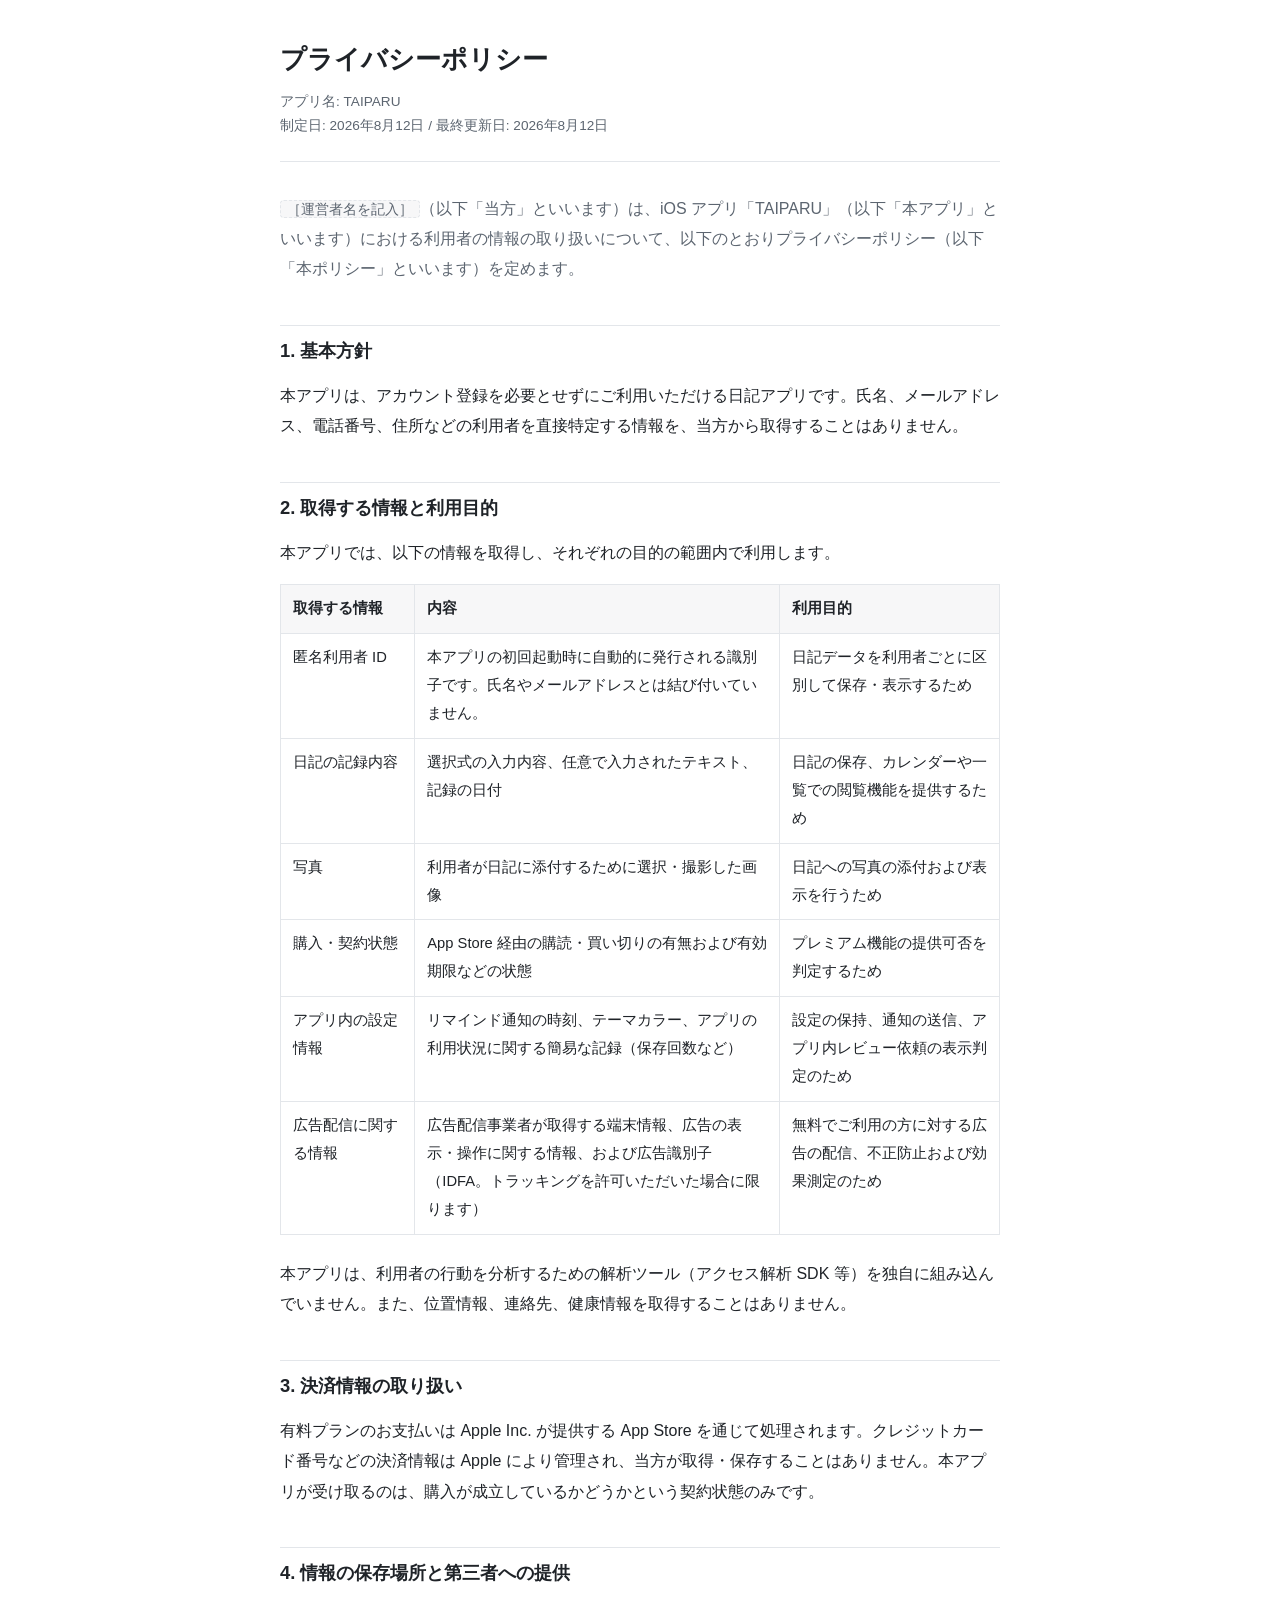
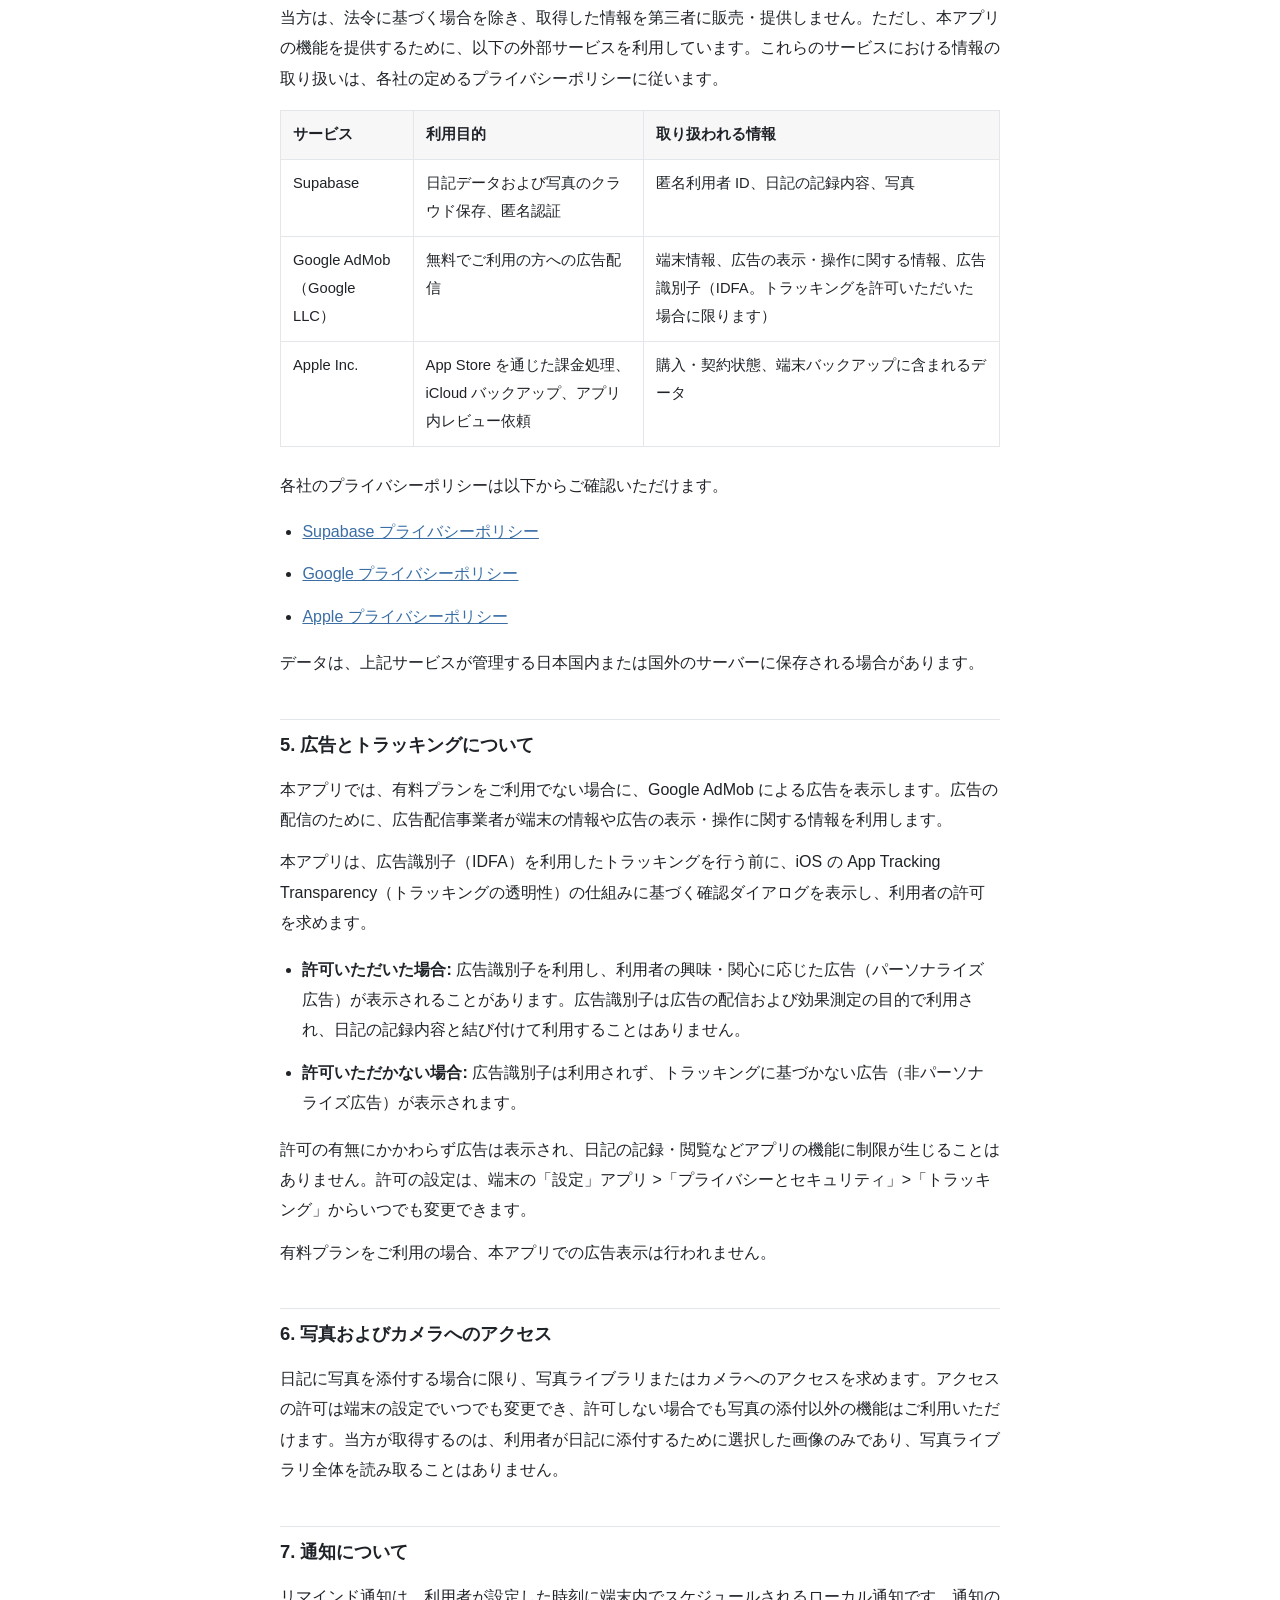
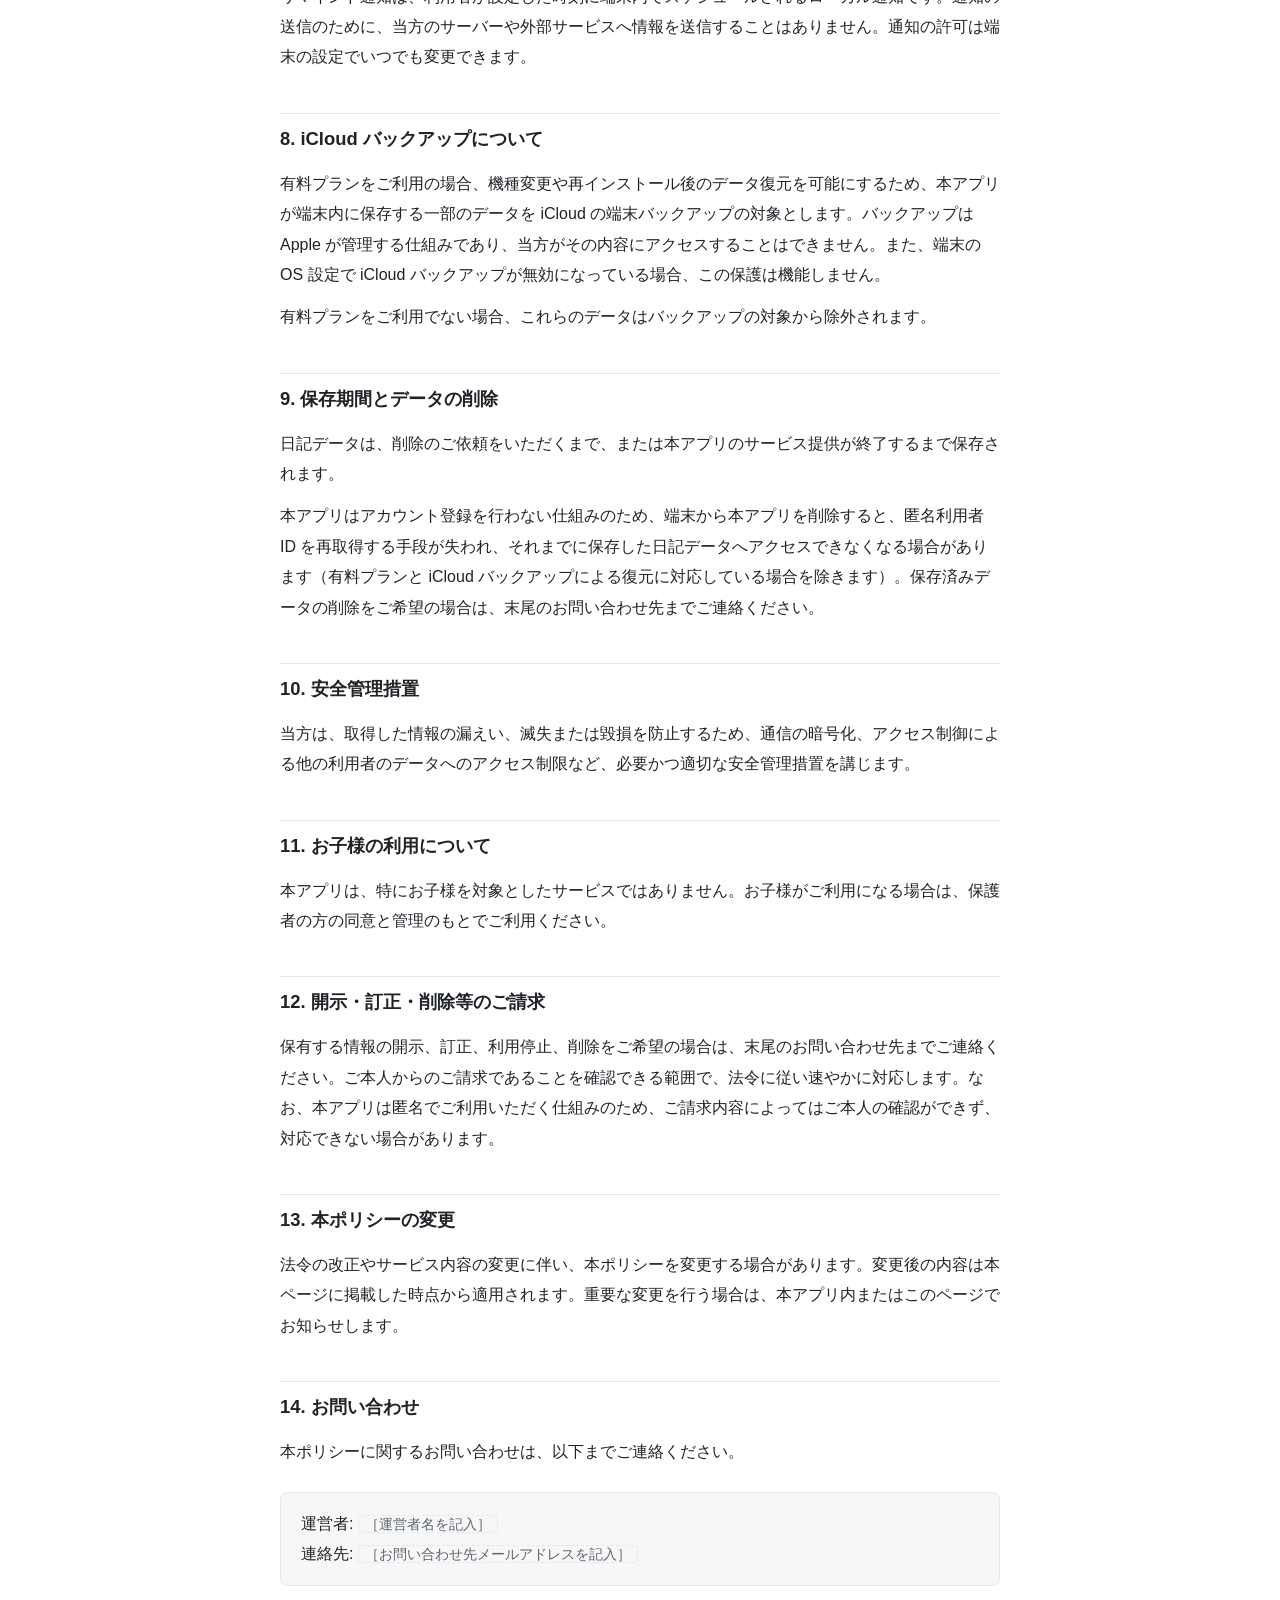
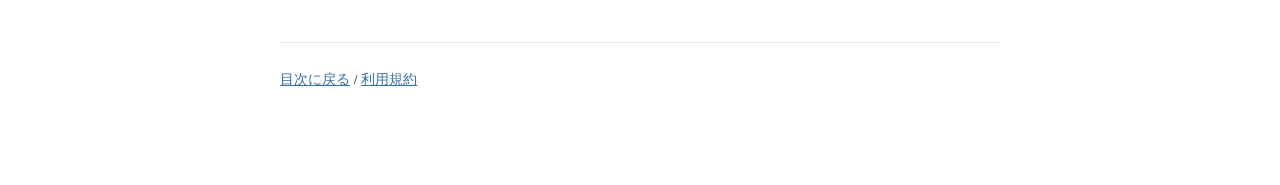
==== privacy-policy.html @ 7b23b34b "TAIPARUに関するページを追加" ====
<!DOCTYPE html>
<html lang="ja">
<head>
<meta charset="UTF-8">
<meta name="viewport" content="width=device-width, initial-scale=1">
<meta name="robots" content="index, follow">
<title>プライバシーポリシー | TAIPARU</title>
<link rel="stylesheet" href="style.css">
</head>
<body>
<header>
  <h1>プライバシーポリシー</h1>
  <p class="meta">
    アプリ名: TAIPARU<br>
    制定日: 2026年8月12日 / 最終更新日: 2026年8月12日
  </p>
</header>

<main>
  <p class="lead">
    <span class="placeholder">［運営者名を記入］</span>（以下「当方」といいます）は、iOS アプリ「TAIPARU」（以下「本アプリ」といいます）における利用者の情報の取り扱いについて、以下のとおりプライバシーポリシー（以下「本ポリシー」といいます）を定めます。
  </p>

  <h2>1. 基本方針</h2>
  <p>
    本アプリは、アカウント登録を必要とせずにご利用いただける日記アプリです。氏名、メールアドレス、電話番号、住所などの利用者を直接特定する情報を、当方から取得することはありません。
  </p>

  <h2>2. 取得する情報と利用目的</h2>
  <p>本アプリでは、以下の情報を取得し、それぞれの目的の範囲内で利用します。</p>

  <table>
    <thead>
      <tr>
        <th>取得する情報</th>
        <th>内容</th>
        <th>利用目的</th>
      </tr>
    </thead>
    <tbody>
      <tr>
        <td>匿名利用者 ID</td>
        <td>本アプリの初回起動時に自動的に発行される識別子です。氏名やメールアドレスとは結び付いていません。</td>
        <td>日記データを利用者ごとに区別して保存・表示するため</td>
      </tr>
      <tr>
        <td>日記の記録内容</td>
        <td>選択式の入力内容、任意で入力されたテキスト、記録の日付</td>
        <td>日記の保存、カレンダーや一覧での閲覧機能を提供するため</td>
      </tr>
      <tr>
        <td>写真</td>
        <td>利用者が日記に添付するために選択・撮影した画像</td>
        <td>日記への写真の添付および表示を行うため</td>
      </tr>
      <tr>
        <td>購入・契約状態</td>
        <td>App Store 経由の購読・買い切りの有無および有効期限などの状態</td>
        <td>プレミアム機能の提供可否を判定するため</td>
      </tr>
      <tr>
        <td>アプリ内の設定情報</td>
        <td>リマインド通知の時刻、テーマカラー、アプリの利用状況に関する簡易な記録（保存回数など）</td>
        <td>設定の保持、通知の送信、アプリ内レビュー依頼の表示判定のため</td>
      </tr>
      <tr>
        <td>広告配信に関する情報</td>
        <td>広告配信事業者が取得する端末情報、広告の表示・操作に関する情報、および広告識別子（IDFA。トラッキングを許可いただいた場合に限ります）</td>
        <td>無料でご利用の方に対する広告の配信、不正防止および効果測定のため</td>
      </tr>
    </tbody>
  </table>

  <p>
    本アプリは、利用者の行動を分析するための解析ツール（アクセス解析 SDK 等）を独自に組み込んでいません。また、位置情報、連絡先、健康情報を取得することはありません。
  </p>

  <h2>3. 決済情報の取り扱い</h2>
  <p>
    有料プランのお支払いは Apple Inc. が提供する App Store を通じて処理されます。クレジットカード番号などの決済情報は Apple により管理され、当方が取得・保存することはありません。本アプリが受け取るのは、購入が成立しているかどうかという契約状態のみです。
  </p>

  <h2>4. 情報の保存場所と第三者への提供</h2>
  <p>
    当方は、法令に基づく場合を除き、取得した情報を第三者に販売・提供しません。ただし、本アプリの機能を提供するために、以下の外部サービスを利用しています。これらのサービスにおける情報の取り扱いは、各社の定めるプライバシーポリシーに従います。
  </p>

  <table>
    <thead>
      <tr>
        <th>サービス</th>
        <th>利用目的</th>
        <th>取り扱われる情報</th>
      </tr>
    </thead>
    <tbody>
      <tr>
        <td>Supabase</td>
        <td>日記データおよび写真のクラウド保存、匿名認証</td>
        <td>匿名利用者 ID、日記の記録内容、写真</td>
      </tr>
      <tr>
        <td>Google AdMob（Google LLC）</td>
        <td>無料でご利用の方への広告配信</td>
        <td>端末情報、広告の表示・操作に関する情報、広告識別子（IDFA。トラッキングを許可いただいた場合に限ります）</td>
      </tr>
      <tr>
        <td>Apple Inc.</td>
        <td>App Store を通じた課金処理、iCloud バックアップ、アプリ内レビュー依頼</td>
        <td>購入・契約状態、端末バックアップに含まれるデータ</td>
      </tr>
    </tbody>
  </table>

  <p>
    各社のプライバシーポリシーは以下からご確認いただけます。
  </p>
  <ul>
    <li><a href="https://supabase.com/privacy" target="_blank" rel="noopener">Supabase プライバシーポリシー</a></li>
    <li><a href="https://policies.google.com/privacy" target="_blank" rel="noopener">Google プライバシーポリシー</a></li>
    <li><a href="https://www.apple.com/legal/privacy/ja/" target="_blank" rel="noopener">Apple プライバシーポリシー</a></li>
  </ul>

  <p>
    データは、上記サービスが管理する日本国内または国外のサーバーに保存される場合があります。
  </p>

  <h2>5. 広告とトラッキングについて</h2>
  <p>
    本アプリでは、有料プランをご利用でない場合に、Google AdMob による広告を表示します。広告の配信のために、広告配信事業者が端末の情報や広告の表示・操作に関する情報を利用します。
  </p>
  <p>
    本アプリは、広告識別子（IDFA）を利用したトラッキングを行う前に、iOS の App Tracking Transparency（トラッキングの透明性）の仕組みに基づく確認ダイアログを表示し、利用者の許可を求めます。
  </p>
  <ul>
    <li><strong>許可いただいた場合:</strong> 広告識別子を利用し、利用者の興味・関心に応じた広告（パーソナライズ広告）が表示されることがあります。広告識別子は広告の配信および効果測定の目的で利用され、日記の記録内容と結び付けて利用することはありません。</li>
    <li><strong>許可いただかない場合:</strong> 広告識別子は利用されず、トラッキングに基づかない広告（非パーソナライズ広告）が表示されます。</li>
  </ul>
  <p>
    許可の有無にかかわらず広告は表示され、日記の記録・閲覧などアプリの機能に制限が生じることはありません。許可の設定は、端末の「設定」アプリ &gt;「プライバシーとセキュリティ」&gt;「トラッキング」からいつでも変更できます。
  </p>
  <p>
    有料プランをご利用の場合、本アプリでの広告表示は行われません。
  </p>

  <h2>6. 写真およびカメラへのアクセス</h2>
  <p>
    日記に写真を添付する場合に限り、写真ライブラリまたはカメラへのアクセスを求めます。アクセスの許可は端末の設定でいつでも変更でき、許可しない場合でも写真の添付以外の機能はご利用いただけます。当方が取得するのは、利用者が日記に添付するために選択した画像のみであり、写真ライブラリ全体を読み取ることはありません。
  </p>

  <h2>7. 通知について</h2>
  <p>
    リマインド通知は、利用者が設定した時刻に端末内でスケジュールされるローカル通知です。通知の送信のために、当方のサーバーや外部サービスへ情報を送信することはありません。通知の許可は端末の設定でいつでも変更できます。
  </p>

  <h2>8. iCloud バックアップについて</h2>
  <p>
    有料プランをご利用の場合、機種変更や再インストール後のデータ復元を可能にするため、本アプリが端末内に保存する一部のデータを iCloud の端末バックアップの対象とします。バックアップは Apple が管理する仕組みであり、当方がその内容にアクセスすることはできません。また、端末の OS 設定で iCloud バックアップが無効になっている場合、この保護は機能しません。
  </p>
  <p>
    有料プランをご利用でない場合、これらのデータはバックアップの対象から除外されます。
  </p>

  <h2>9. 保存期間とデータの削除</h2>
  <p>
    日記データは、削除のご依頼をいただくまで、または本アプリのサービス提供が終了するまで保存されます。
  </p>
  <p>
    本アプリはアカウント登録を行わない仕組みのため、端末から本アプリを削除すると、匿名利用者 ID を再取得する手段が失われ、それまでに保存した日記データへアクセスできなくなる場合があります（有料プランと iCloud バックアップによる復元に対応している場合を除きます）。保存済みデータの削除をご希望の場合は、末尾のお問い合わせ先までご連絡ください。
  </p>

  <h2>10. 安全管理措置</h2>
  <p>
    当方は、取得した情報の漏えい、滅失または毀損を防止するため、通信の暗号化、アクセス制御による他の利用者のデータへのアクセス制限など、必要かつ適切な安全管理措置を講じます。
  </p>

  <h2>11. お子様の利用について</h2>
  <p>
    本アプリは、特にお子様を対象としたサービスではありません。お子様がご利用になる場合は、保護者の方の同意と管理のもとでご利用ください。
  </p>

  <h2>12. 開示・訂正・削除等のご請求</h2>
  <p>
    保有する情報の開示、訂正、利用停止、削除をご希望の場合は、末尾のお問い合わせ先までご連絡ください。ご本人からのご請求であることを確認できる範囲で、法令に従い速やかに対応します。なお、本アプリは匿名でご利用いただく仕組みのため、ご請求内容によってはご本人の確認ができず、対応できない場合があります。
  </p>

  <h2>13. 本ポリシーの変更</h2>
  <p>
    法令の改正やサービス内容の変更に伴い、本ポリシーを変更する場合があります。変更後の内容は本ページに掲載した時点から適用されます。重要な変更を行う場合は、本アプリ内またはこのページでお知らせします。
  </p>

  <h2>14. お問い合わせ</h2>
  <p>
    本ポリシーに関するお問い合わせは、以下までご連絡ください。
  </p>
  <div class="note">
    <p>
      運営者: <span class="placeholder">［運営者名を記入］</span><br>
      連絡先: <span class="placeholder">［お問い合わせ先メールアドレスを記入］</span>
    </p>
  </div>
</main>

<footer>
  <p><a href="index.html">目次に戻る</a> / <a href="terms-of-service.html">利用規約</a></p>
</footer>
</body>
</html>
---- style.css ----
:root {
  --bg: #ffffff;
  --surface: #f7f7f8;
  --text: #1f2328;
  --text-muted: #5c6570;
  --border: #e3e6ea;
  --accent: #3a6ea5;
}

@media (prefers-color-scheme: dark) {
  :root {
    --bg: #16181c;
    --surface: #1e2126;
    --text: #e6e8ea;
    --text-muted: #a2abb5;
    --border: #2e333a;
    --accent: #7fb0e0;
  }
}

* {
  box-sizing: border-box;
}

html {
  -webkit-text-size-adjust: 100%;
}

body {
  margin: 0;
  padding: 0 20px 80px;
  background: var(--bg);
  color: var(--text);
  font-family: -apple-system, BlinkMacSystemFont, "Hiragino Sans",
    "Hiragino Kaku Gothic ProN", "Noto Sans JP", "Yu Gothic", Meiryo, sans-serif;
  font-size: 16px;
  line-height: 1.9;
  word-break: normal;
  overflow-wrap: anywhere;
}

main,
header,
footer {
  max-width: 720px;
  margin: 0 auto;
}

header {
  padding: 40px 0 24px;
  border-bottom: 1px solid var(--border);
  margin-bottom: 32px;
}

h1 {
  font-size: 1.6rem;
  line-height: 1.5;
  margin: 0 0 12px;
}

h2 {
  font-size: 1.15rem;
  margin: 40px 0 12px;
  padding-top: 8px;
  border-top: 1px solid var(--border);
}

h3 {
  font-size: 1rem;
  margin: 24px 0 8px;
}

p,
li {
  margin: 0 0 12px;
}

ul,
ol {
  padding-left: 1.4em;
}

a {
  color: var(--accent);
}

.meta {
  color: var(--text-muted);
  font-size: 0.85rem;
  line-height: 1.7;
  margin: 0;
}

.lead {
  color: var(--text-muted);
}

.placeholder {
  background: var(--surface);
  border: 1px dashed var(--border);
  border-radius: 4px;
  padding: 0 6px;
  font-size: 0.9em;
  color: var(--text-muted);
}

table {
  width: 100%;
  border-collapse: collapse;
  margin: 16px 0 24px;
  font-size: 0.92rem;
}

th,
td {
  border: 1px solid var(--border);
  padding: 10px 12px;
  text-align: left;
  vertical-align: top;
}

th {
  background: var(--surface);
  font-weight: 600;
  white-space: nowrap;
}

.note {
  background: var(--surface);
  border: 1px solid var(--border);
  border-radius: 8px;
  padding: 16px 20px;
  margin: 24px 0;
}

.note p:last-child {
  margin-bottom: 0;
}

.doc-list {
  list-style: none;
  padding: 0;
}

.doc-list li {
  border: 1px solid var(--border);
  border-radius: 8px;
  margin-bottom: 12px;
}

.doc-list a {
  display: block;
  padding: 16px 20px;
  text-decoration: none;
  font-weight: 600;
}

.doc-list span {
  display: block;
  color: var(--text-muted);
  font-weight: 400;
  font-size: 0.85rem;
  margin-top: 4px;
}

footer {
  margin-top: 56px;
  padding-top: 24px;
  border-top: 1px solid var(--border);
  color: var(--text-muted);
  font-size: 0.85rem;
}
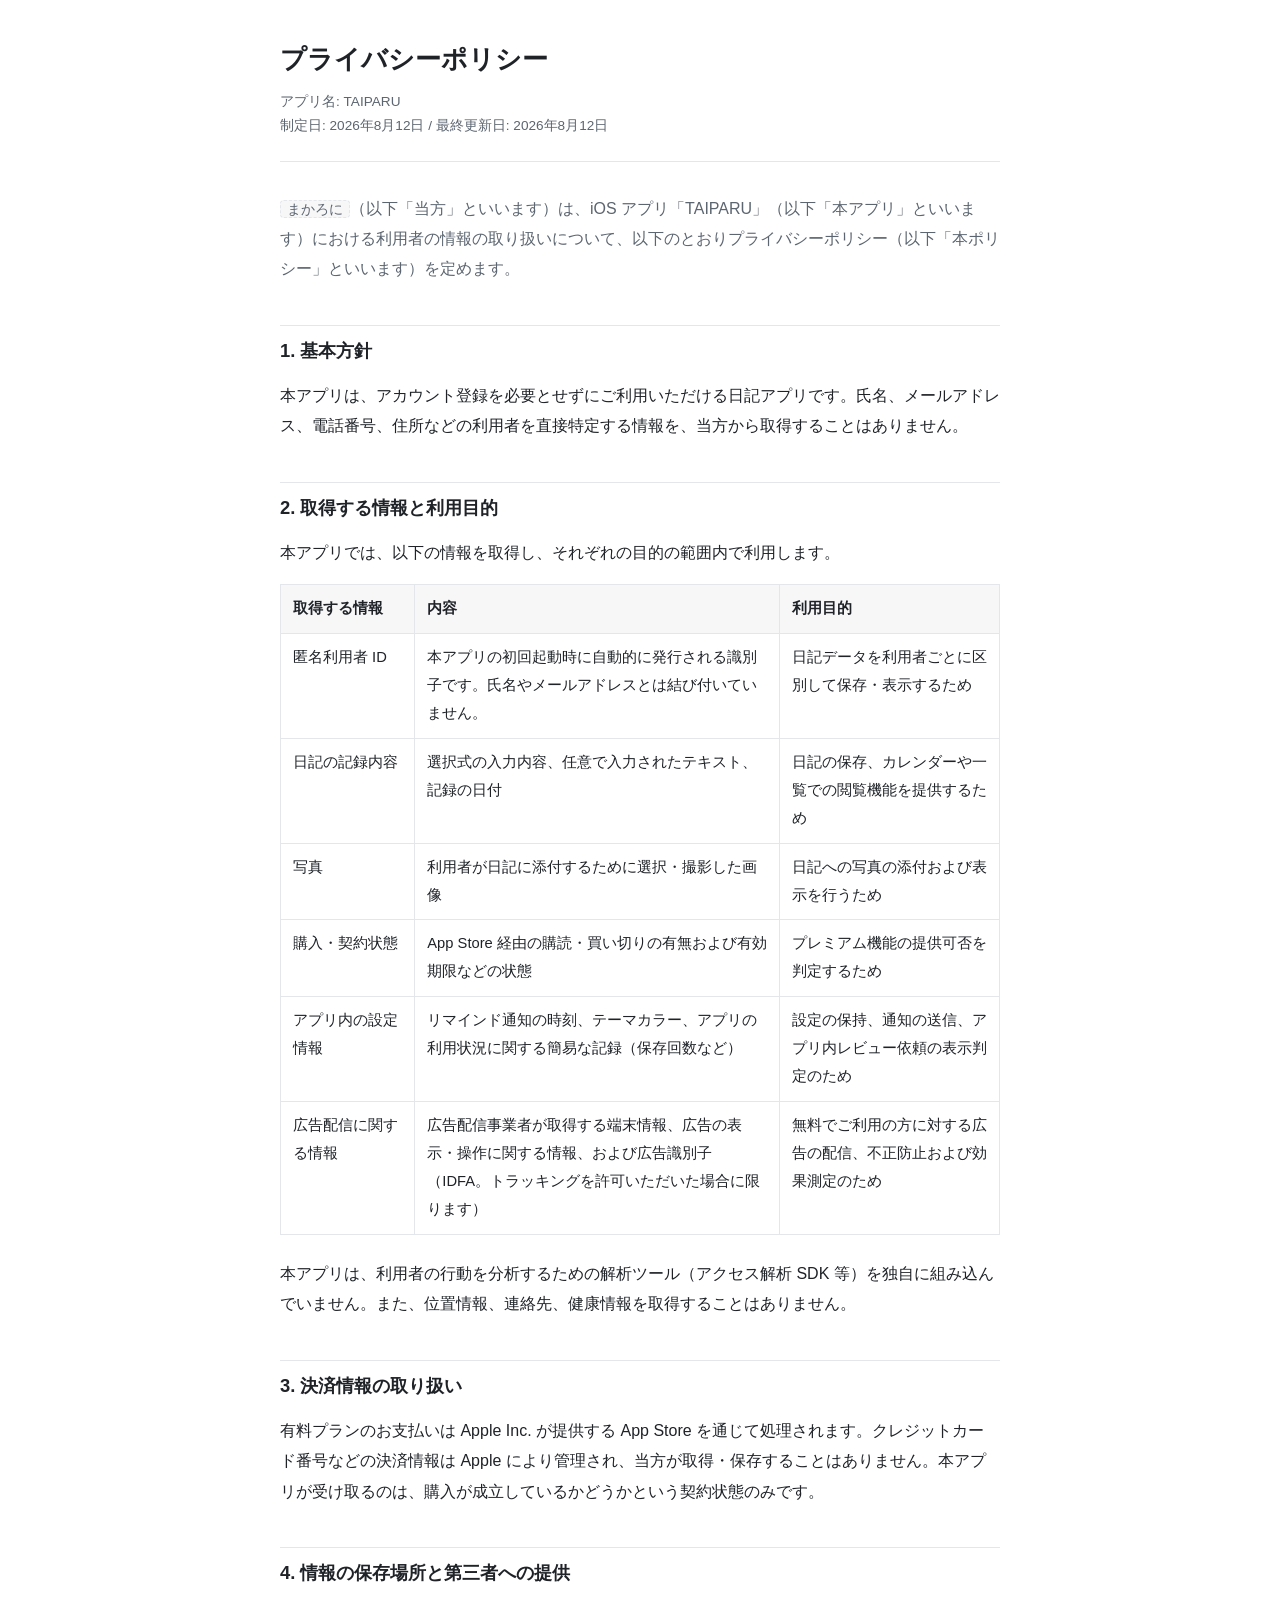
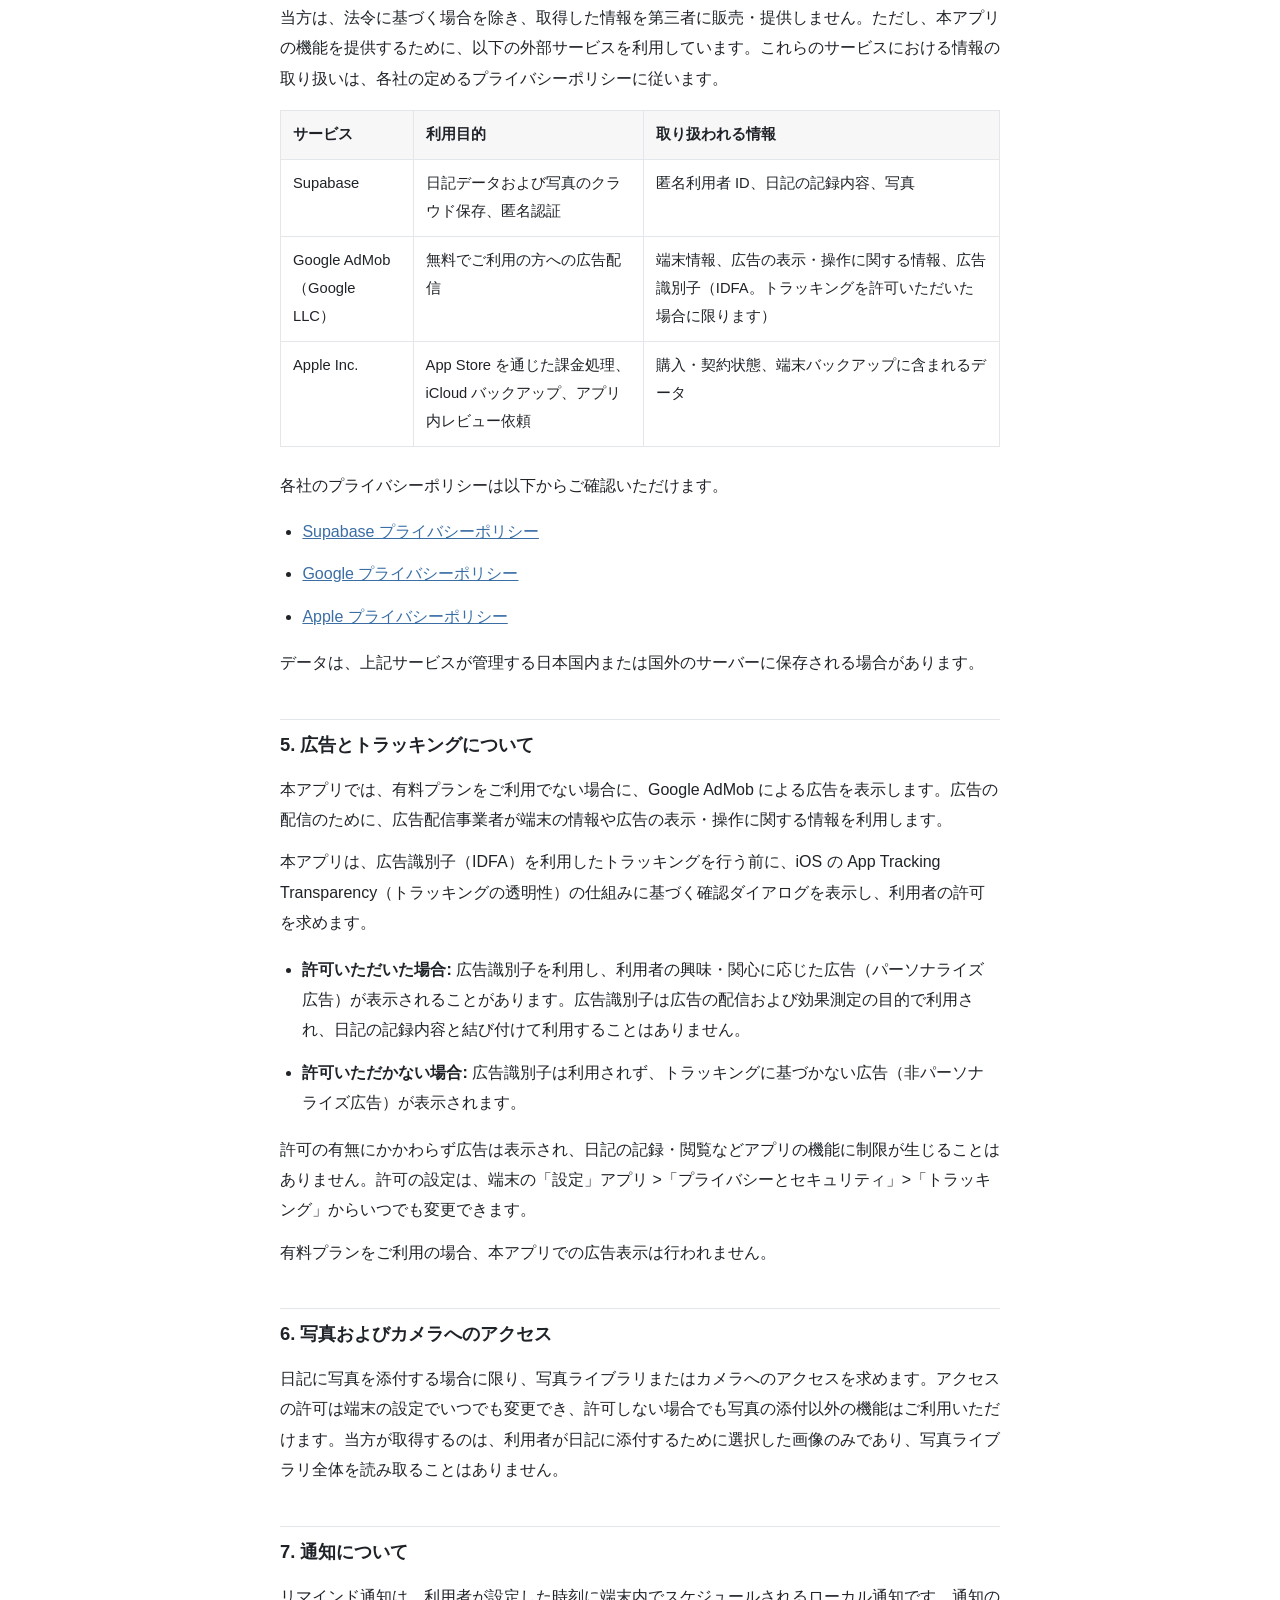
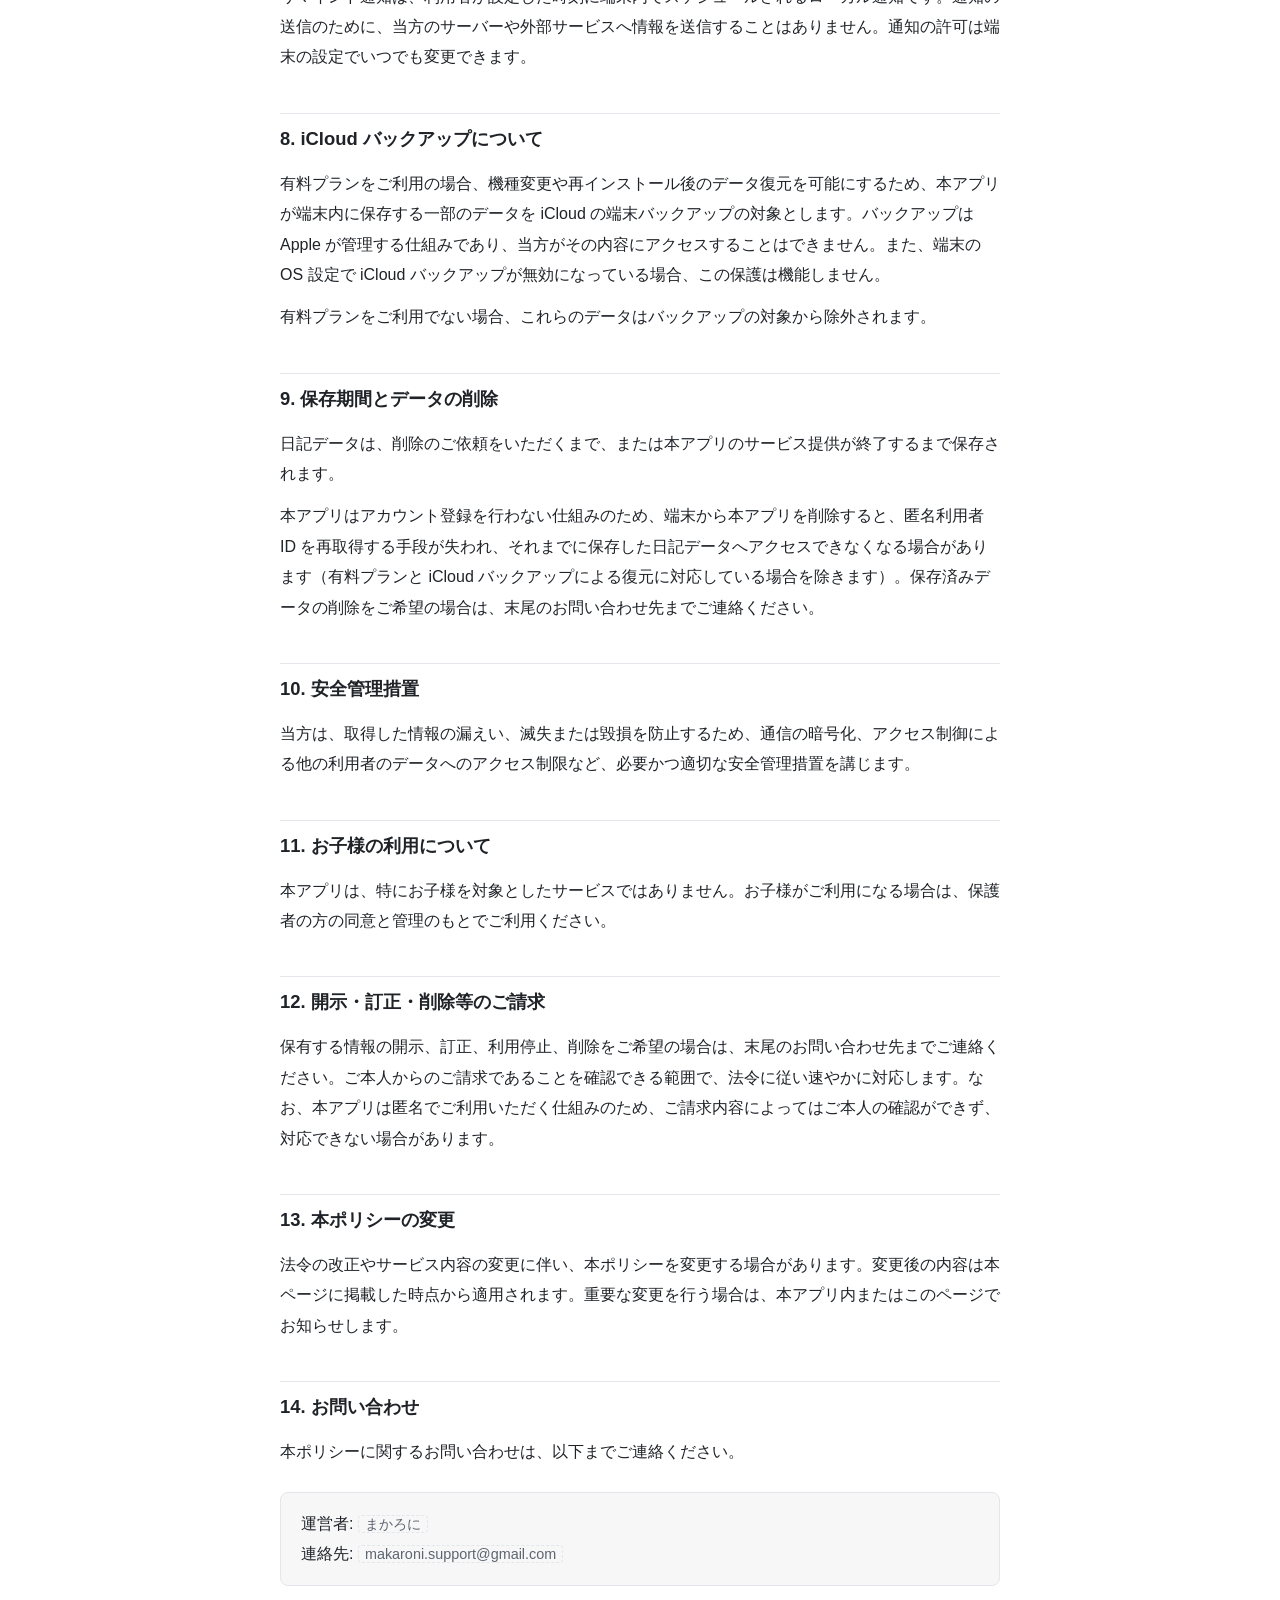
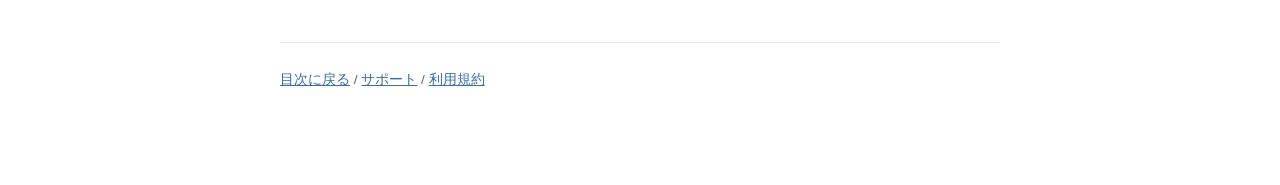
==== commit 2c6efe14: "サポートページ追加" ====
--- a/privacy-policy.html
+++ b/privacy-policy.html
@@ -18,7 +18,7 @@
 
 <main>
   <p class="lead">
-    <span class="placeholder">［運営者名を記入］</span>（以下「当方」といいます）は、iOS アプリ「TAIPARU」（以下「本アプリ」といいます）における利用者の情報の取り扱いについて、以下のとおりプライバシーポリシー（以下「本ポリシー」といいます）を定めます。
+    <span class="placeholder">まかろに</span>（以下「当方」といいます）は、iOS アプリ「TAIPARU」（以下「本アプリ」といいます）における利用者の情報の取り扱いについて、以下のとおりプライバシーポリシー（以下「本ポリシー」といいます）を定めます。
   </p>
 
   <h2>1. 基本方針</h2>
@@ -195,14 +195,14 @@
   </p>
   <div class="note">
     <p>
-      運営者: <span class="placeholder">［運営者名を記入］</span><br>
-      連絡先: <span class="placeholder">［お問い合わせ先メールアドレスを記入］</span>
+      運営者: <span class="placeholder">まかろに</span><br>
+      連絡先: <span class="placeholder">makaroni.support@gmail.com</span>
     </p>
   </div>
 </main>
 
 <footer>
-  <p><a href="index.html">目次に戻る</a> / <a href="terms-of-service.html">利用規約</a></p>
+  <p><a href="index.html">目次に戻る</a> / <a href="support.html">サポート</a> / <a href="terms-of-service.html">利用規約</a></p>
 </footer>
 </body>
 </html>
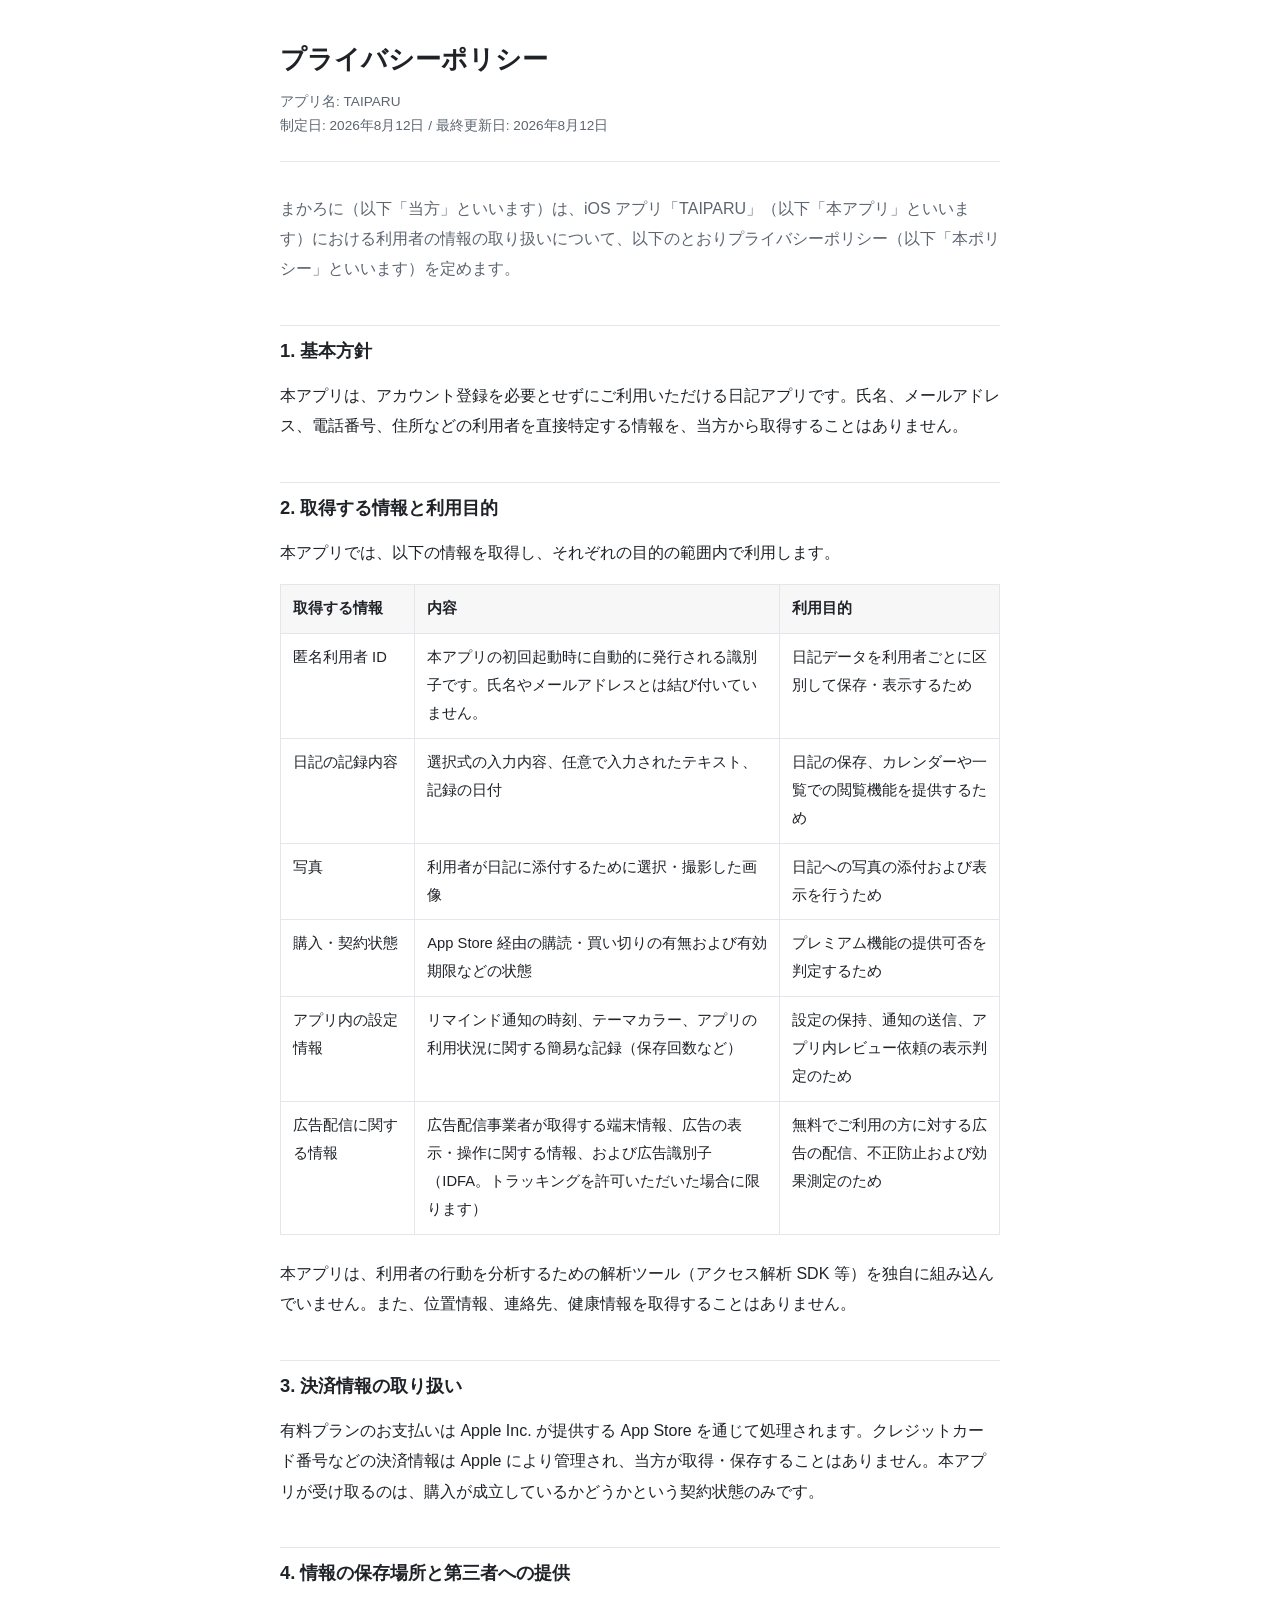
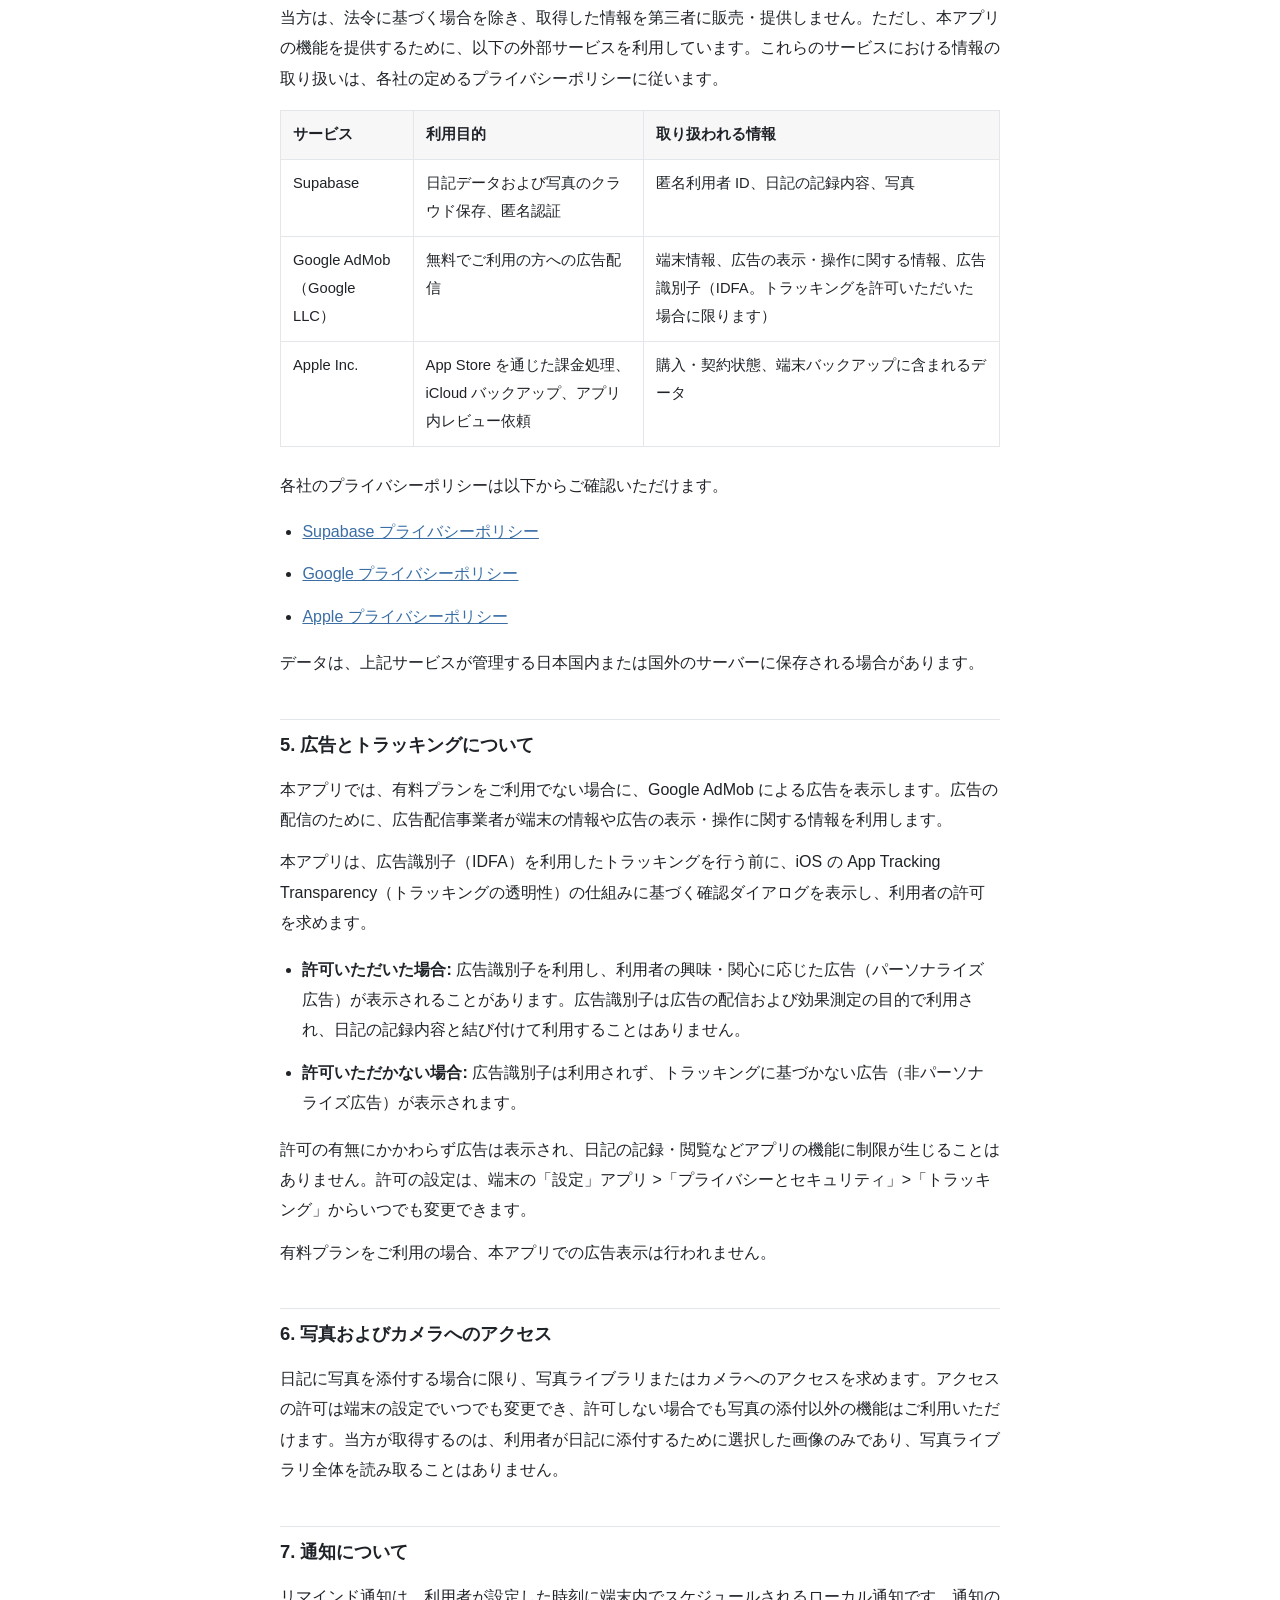
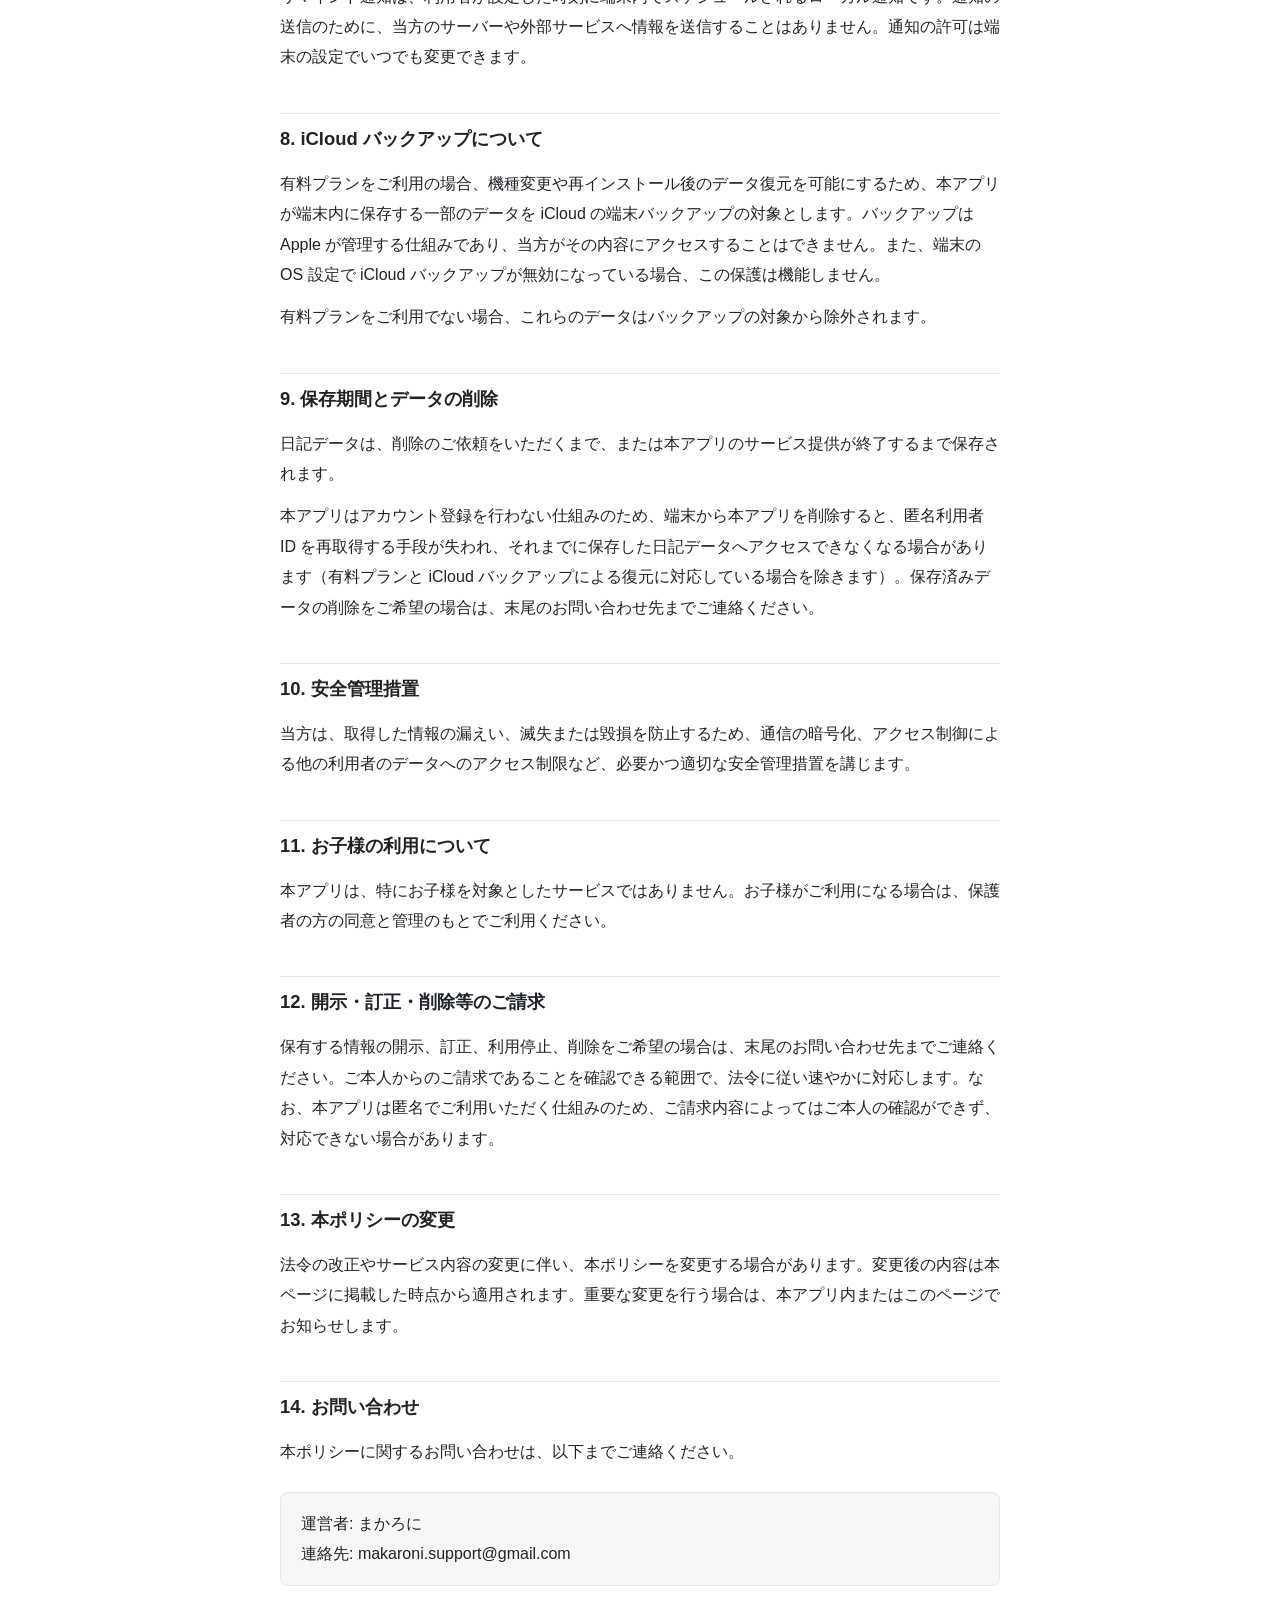
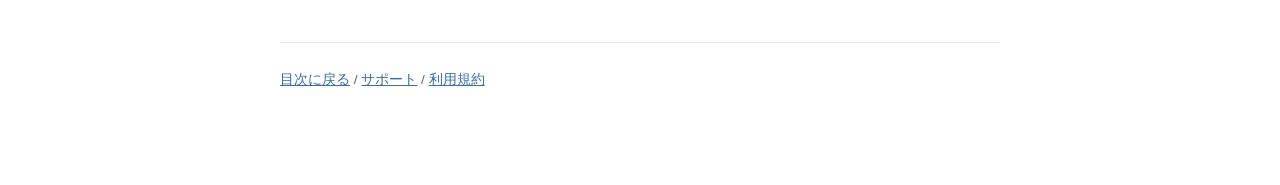
==== commit d393feeb: "サポート画面追加" ====
--- a/privacy-policy.html
+++ b/privacy-policy.html
@@ -18,7 +18,7 @@
 
 <main>
   <p class="lead">
-    <span class="placeholder">まかろに</span>（以下「当方」といいます）は、iOS アプリ「TAIPARU」（以下「本アプリ」といいます）における利用者の情報の取り扱いについて、以下のとおりプライバシーポリシー（以下「本ポリシー」といいます）を定めます。
+    まかろに（以下「当方」といいます）は、iOS アプリ「TAIPARU」（以下「本アプリ」といいます）における利用者の情報の取り扱いについて、以下のとおりプライバシーポリシー（以下「本ポリシー」といいます）を定めます。
   </p>
 
   <h2>1. 基本方針</h2>
@@ -195,8 +195,8 @@
   </p>
   <div class="note">
     <p>
-      運営者: <span class="placeholder">まかろに</span><br>
-      連絡先: <span class="placeholder">makaroni.support@gmail.com</span>
+      運営者: まかろに<br>
+      連絡先: makaroni.support@gmail.com
     </p>
   </div>
 </main>
--- a/style.css
+++ b/style.css
@@ -65,6 +65,12 @@
   border-top: 1px solid var(--border);
 }
 
+main h2:first-child {
+  margin-top: 0;
+  padding-top: 0;
+  border-top: none;
+}
+
 h3 {
   font-size: 1rem;
   margin: 24px 0 8px;
@@ -92,15 +98,6 @@
 }
 
 .lead {
-  color: var(--text-muted);
-}
-
-.placeholder {
-  background: var(--surface);
-  border: 1px dashed var(--border);
-  border-radius: 4px;
-  padding: 0 6px;
-  font-size: 0.9em;
   color: var(--text-muted);
 }
 
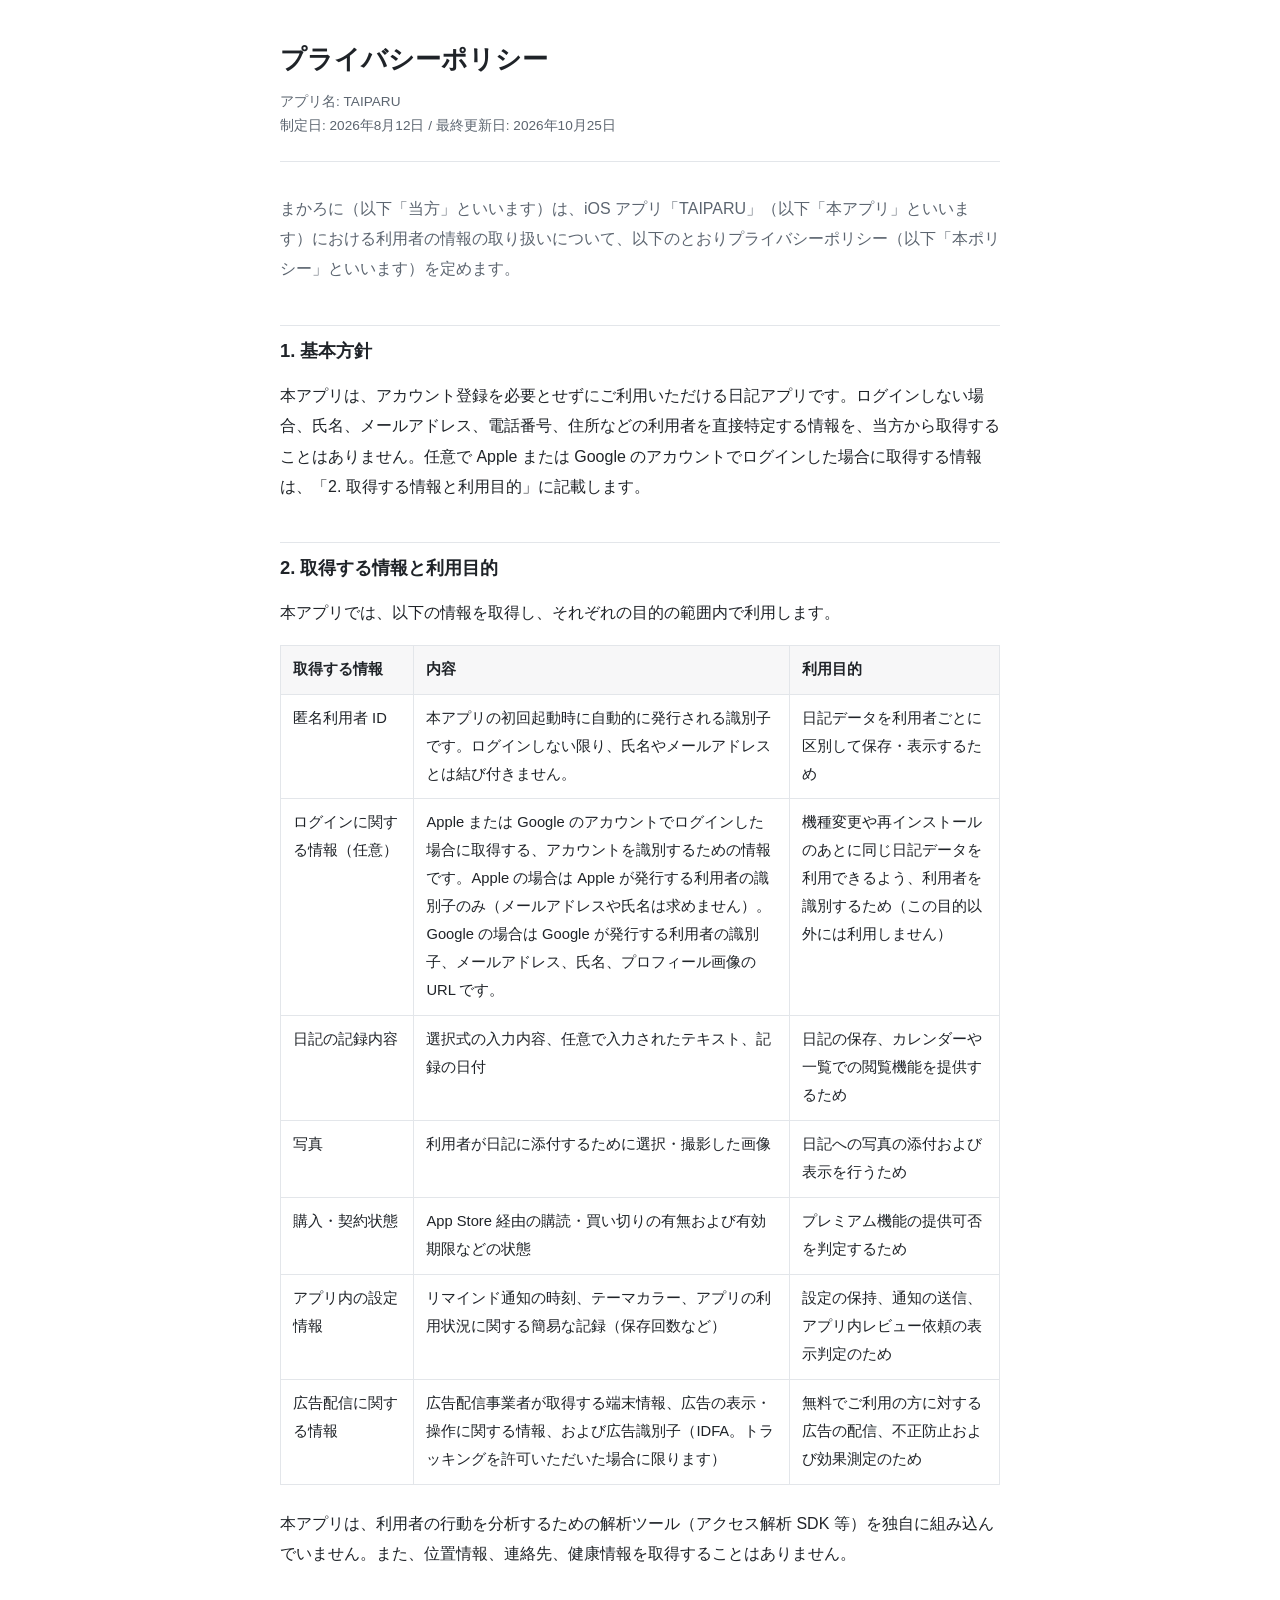
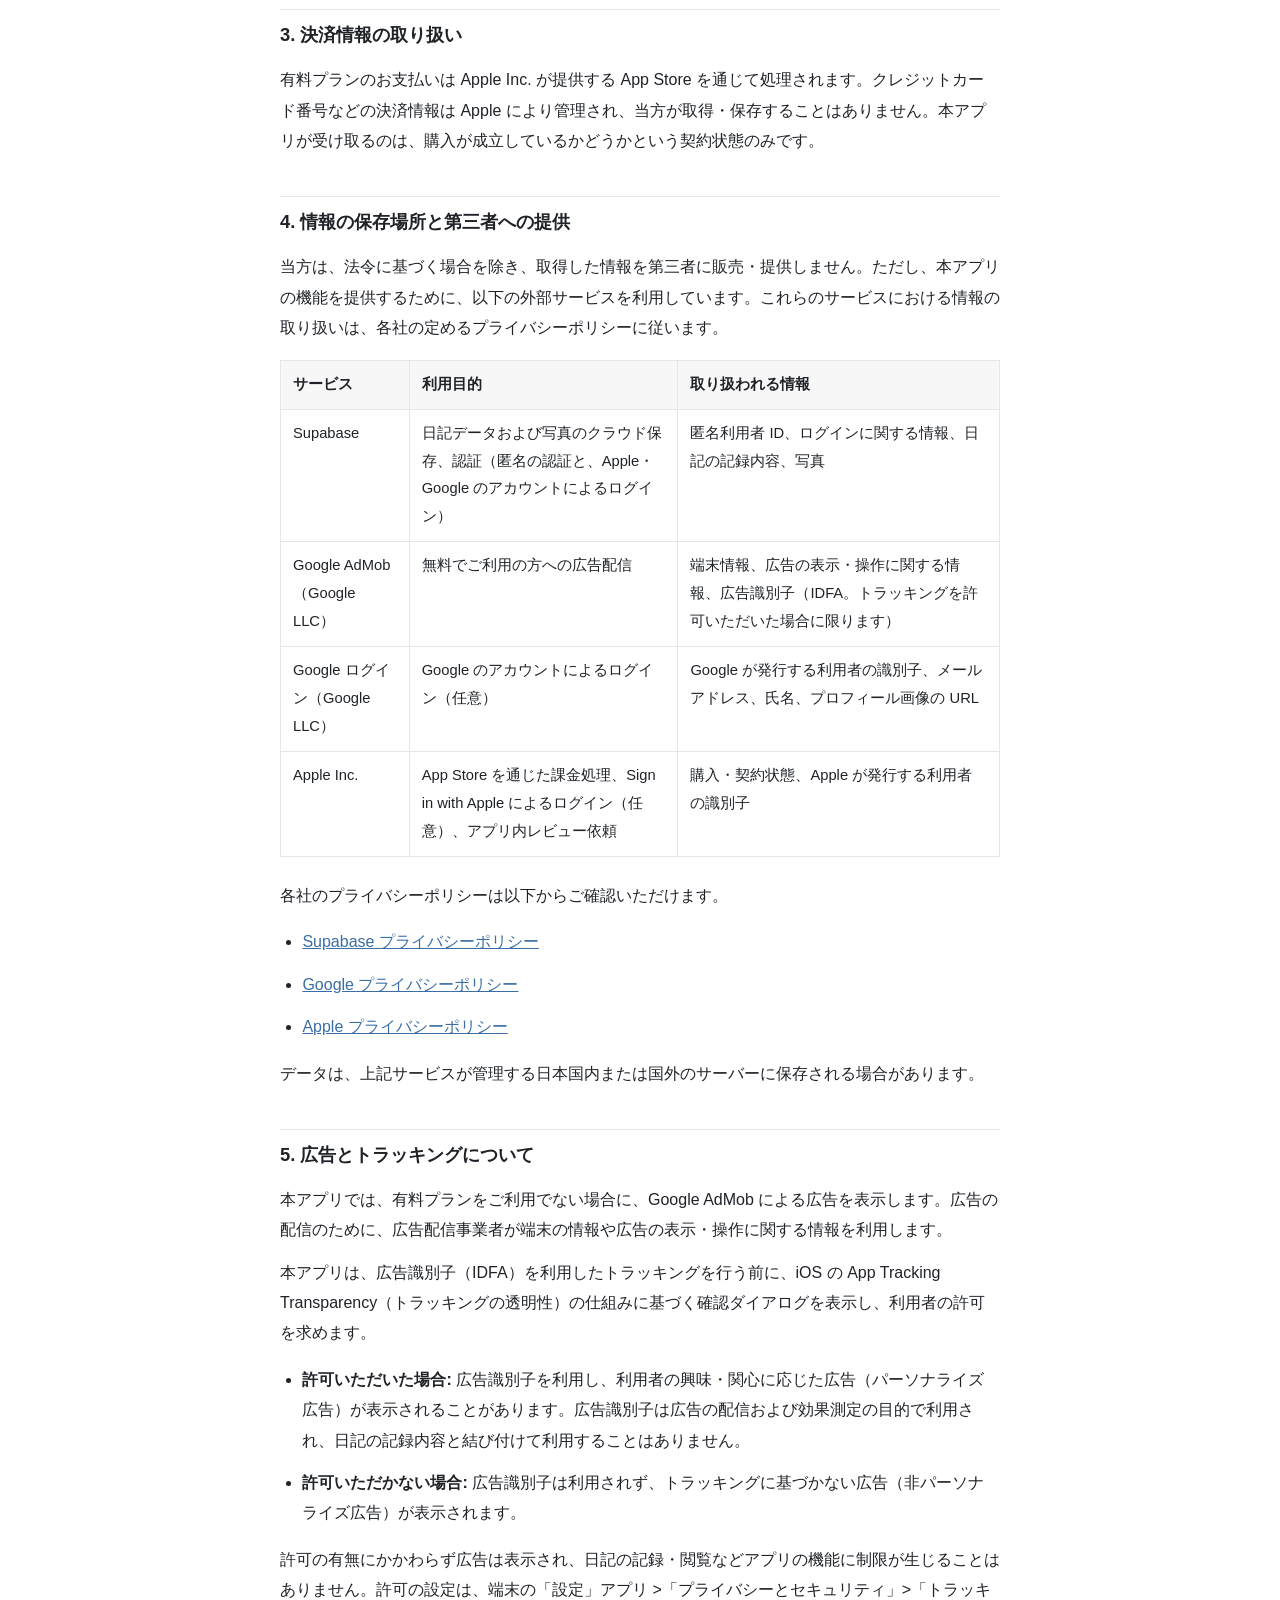
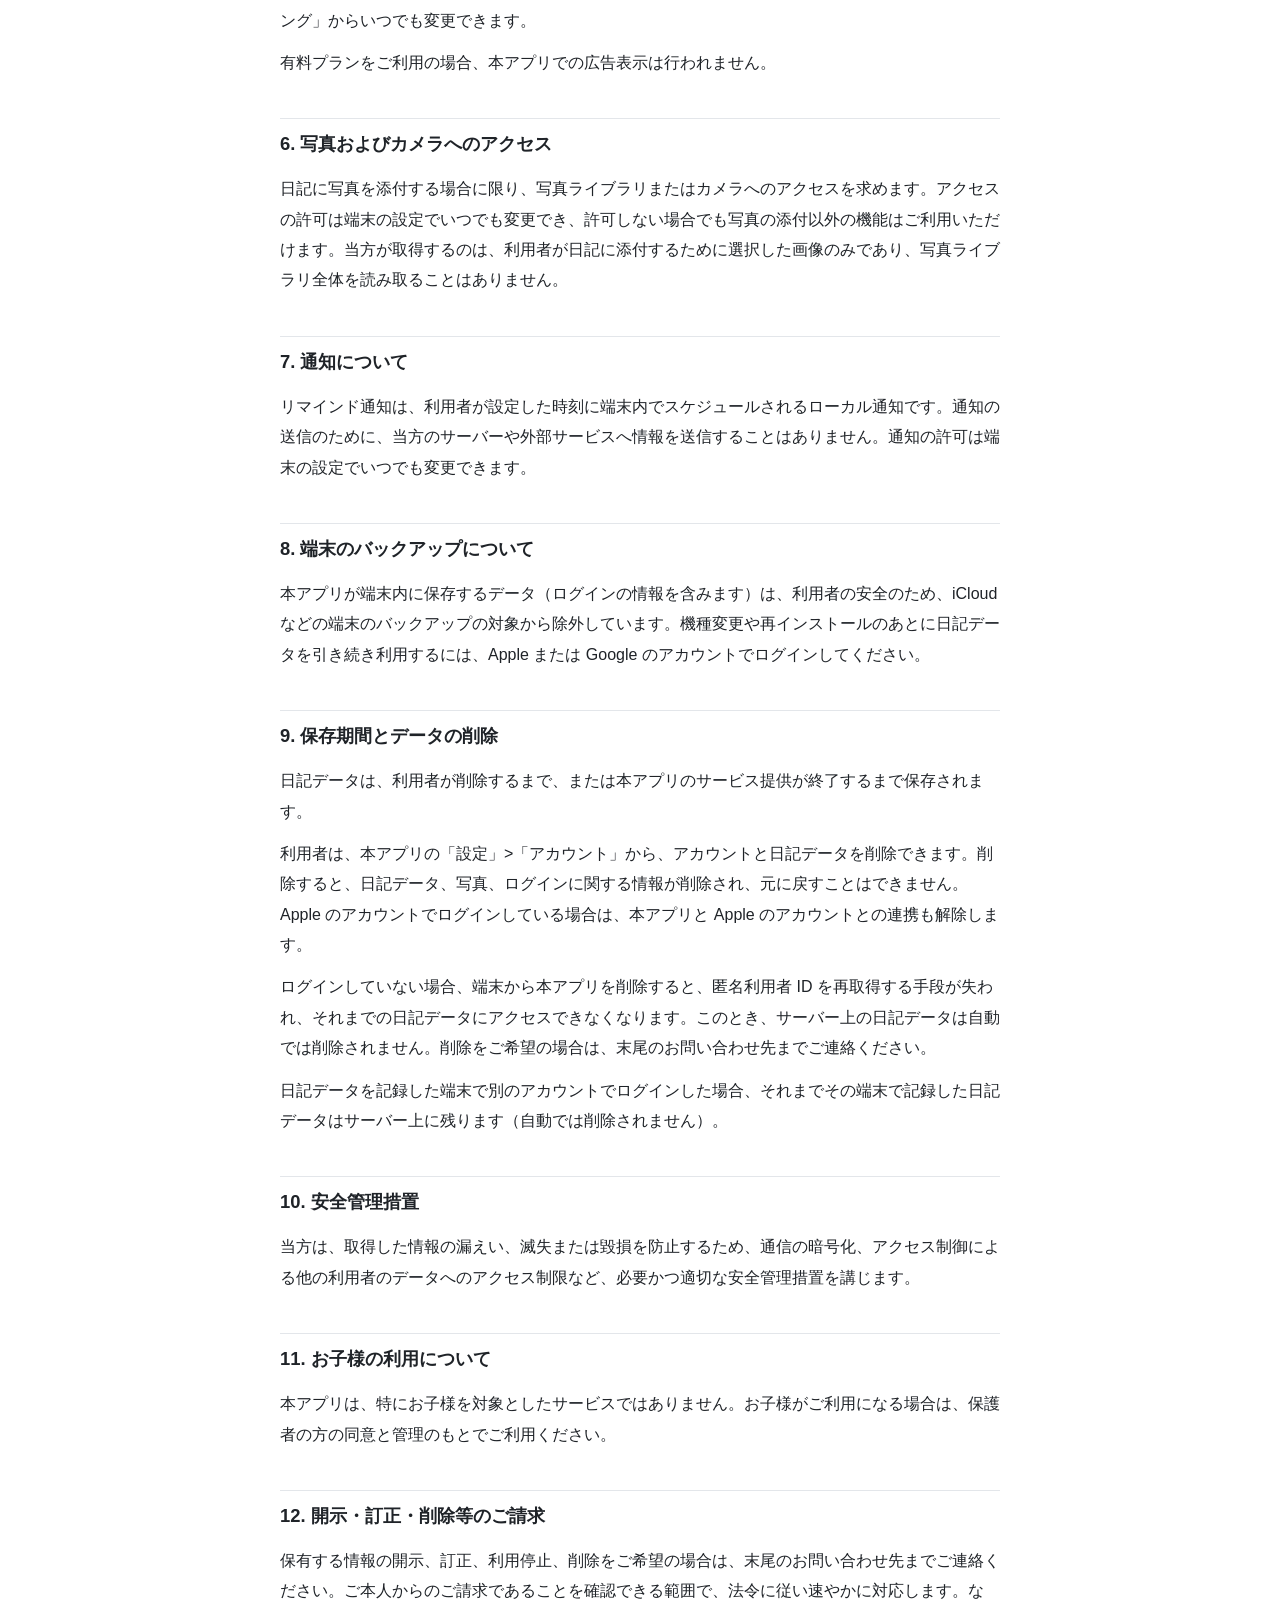
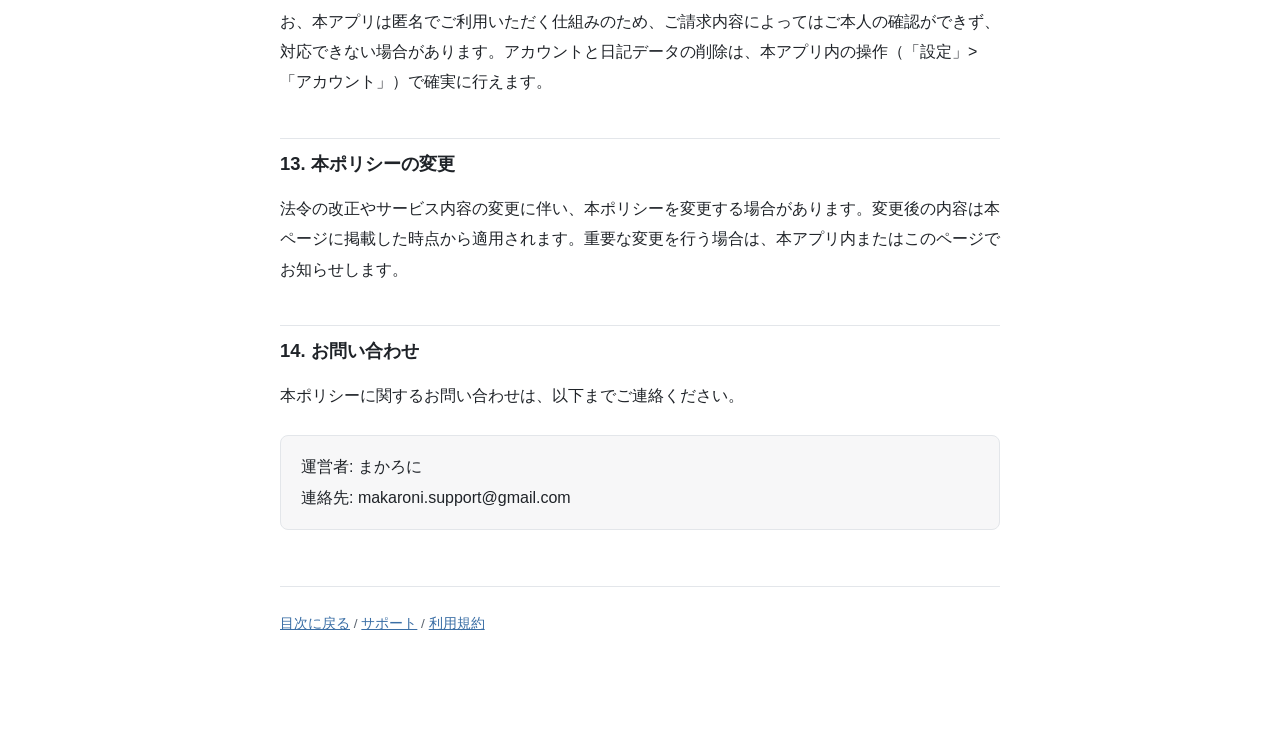
==== commit 55201bf4: "1.3.0 に合わせて、利用規約・プライバシーポリシー・サポートの FAQ を改訂する。 - iCloud バックアップによる復元をやめ、Apple / Google のアカウントでのログインによる引" ====
--- a/privacy-policy.html
+++ b/privacy-policy.html
@@ -12,7 +12,7 @@
   <h1>プライバシーポリシー</h1>
   <p class="meta">
     アプリ名: TAIPARU<br>
-    制定日: 2026年8月12日 / 最終更新日: 2026年8月12日
+    制定日: 2026年8月12日 / 最終更新日: 2026年10月25日
   </p>
 </header>
 
@@ -23,7 +23,7 @@
 
   <h2>1. 基本方針</h2>
   <p>
-    本アプリは、アカウント登録を必要とせずにご利用いただける日記アプリです。氏名、メールアドレス、電話番号、住所などの利用者を直接特定する情報を、当方から取得することはありません。
+    本アプリは、アカウント登録を必要とせずにご利用いただける日記アプリです。ログインしない場合、氏名、メールアドレス、電話番号、住所などの利用者を直接特定する情報を、当方から取得することはありません。任意で Apple または Google のアカウントでログインした場合に取得する情報は、「2. 取得する情報と利用目的」に記載します。
   </p>
 
   <h2>2. 取得する情報と利用目的</h2>
@@ -40,8 +40,13 @@
     <tbody>
       <tr>
         <td>匿名利用者 ID</td>
-        <td>本アプリの初回起動時に自動的に発行される識別子です。氏名やメールアドレスとは結び付いていません。</td>
+        <td>本アプリの初回起動時に自動的に発行される識別子です。ログインしない限り、氏名やメールアドレスとは結び付きません。</td>
         <td>日記データを利用者ごとに区別して保存・表示するため</td>
+      </tr>
+      <tr>
+        <td>ログインに関する情報（任意）</td>
+        <td>Apple または Google のアカウントでログインした場合に取得する、アカウントを識別するための情報です。Apple の場合は Apple が発行する利用者の識別子のみ（メールアドレスや氏名は求めません）。Google の場合は Google が発行する利用者の識別子、メールアドレス、氏名、プロフィール画像の URL です。</td>
+        <td>機種変更や再インストールのあとに同じ日記データを利用できるよう、利用者を識別するため（この目的以外には利用しません）</td>
       </tr>
       <tr>
         <td>日記の記録内容</td>
@@ -96,8 +101,8 @@
     <tbody>
       <tr>
         <td>Supabase</td>
-        <td>日記データおよび写真のクラウド保存、匿名認証</td>
-        <td>匿名利用者 ID、日記の記録内容、写真</td>
+        <td>日記データおよび写真のクラウド保存、認証（匿名の認証と、Apple・Google のアカウントによるログイン）</td>
+        <td>匿名利用者 ID、ログインに関する情報、日記の記録内容、写真</td>
       </tr>
       <tr>
         <td>Google AdMob（Google LLC）</td>
@@ -105,9 +110,14 @@
         <td>端末情報、広告の表示・操作に関する情報、広告識別子（IDFA。トラッキングを許可いただいた場合に限ります）</td>
       </tr>
       <tr>
+        <td>Google ログイン（Google LLC）</td>
+        <td>Google のアカウントによるログイン（任意）</td>
+        <td>Google が発行する利用者の識別子、メールアドレス、氏名、プロフィール画像の URL</td>
+      </tr>
+      <tr>
         <td>Apple Inc.</td>
-        <td>App Store を通じた課金処理、iCloud バックアップ、アプリ内レビュー依頼</td>
-        <td>購入・契約状態、端末バックアップに含まれるデータ</td>
+        <td>App Store を通じた課金処理、Sign in with Apple によるログイン（任意）、アプリ内レビュー依頼</td>
+        <td>購入・契約状態、Apple が発行する利用者の識別子</td>
       </tr>
     </tbody>
   </table>
@@ -153,20 +163,23 @@
     リマインド通知は、利用者が設定した時刻に端末内でスケジュールされるローカル通知です。通知の送信のために、当方のサーバーや外部サービスへ情報を送信することはありません。通知の許可は端末の設定でいつでも変更できます。
   </p>
 
-  <h2>8. iCloud バックアップについて</h2>
-  <p>
-    有料プランをご利用の場合、機種変更や再インストール後のデータ復元を可能にするため、本アプリが端末内に保存する一部のデータを iCloud の端末バックアップの対象とします。バックアップは Apple が管理する仕組みであり、当方がその内容にアクセスすることはできません。また、端末の OS 設定で iCloud バックアップが無効になっている場合、この保護は機能しません。
-  </p>
-  <p>
-    有料プランをご利用でない場合、これらのデータはバックアップの対象から除外されます。
+  <h2>8. 端末のバックアップについて</h2>
+  <p>
+    本アプリが端末内に保存するデータ（ログインの情報を含みます）は、利用者の安全のため、iCloud などの端末のバックアップの対象から除外しています。機種変更や再インストールのあとに日記データを引き続き利用するには、Apple または Google のアカウントでログインしてください。
   </p>
 
   <h2>9. 保存期間とデータの削除</h2>
   <p>
-    日記データは、削除のご依頼をいただくまで、または本アプリのサービス提供が終了するまで保存されます。
-  </p>
-  <p>
-    本アプリはアカウント登録を行わない仕組みのため、端末から本アプリを削除すると、匿名利用者 ID を再取得する手段が失われ、それまでに保存した日記データへアクセスできなくなる場合があります（有料プランと iCloud バックアップによる復元に対応している場合を除きます）。保存済みデータの削除をご希望の場合は、末尾のお問い合わせ先までご連絡ください。
+    日記データは、利用者が削除するまで、または本アプリのサービス提供が終了するまで保存されます。
+  </p>
+  <p>
+    利用者は、本アプリの「設定」&gt;「アカウント」から、アカウントと日記データを削除できます。削除すると、日記データ、写真、ログインに関する情報が削除され、元に戻すことはできません。Apple のアカウントでログインしている場合は、本アプリと Apple のアカウントとの連携も解除します。
+  </p>
+  <p>
+    ログインしていない場合、端末から本アプリを削除すると、匿名利用者 ID を再取得する手段が失われ、それまでの日記データにアクセスできなくなります。このとき、サーバー上の日記データは自動では削除されません。削除をご希望の場合は、末尾のお問い合わせ先までご連絡ください。
+  </p>
+  <p>
+    日記データを記録した端末で別のアカウントでログインした場合、それまでその端末で記録した日記データはサーバー上に残ります（自動では削除されません）。
   </p>
 
   <h2>10. 安全管理措置</h2>
@@ -181,7 +194,7 @@
 
   <h2>12. 開示・訂正・削除等のご請求</h2>
   <p>
-    保有する情報の開示、訂正、利用停止、削除をご希望の場合は、末尾のお問い合わせ先までご連絡ください。ご本人からのご請求であることを確認できる範囲で、法令に従い速やかに対応します。なお、本アプリは匿名でご利用いただく仕組みのため、ご請求内容によってはご本人の確認ができず、対応できない場合があります。
+    保有する情報の開示、訂正、利用停止、削除をご希望の場合は、末尾のお問い合わせ先までご連絡ください。ご本人からのご請求であることを確認できる範囲で、法令に従い速やかに対応します。なお、本アプリは匿名でご利用いただく仕組みのため、ご請求内容によってはご本人の確認ができず、対応できない場合があります。アカウントと日記データの削除は、本アプリ内の操作（「設定」&gt;「アカウント」）で確実に行えます。
   </p>
 
   <h2>13. 本ポリシーの変更</h2>
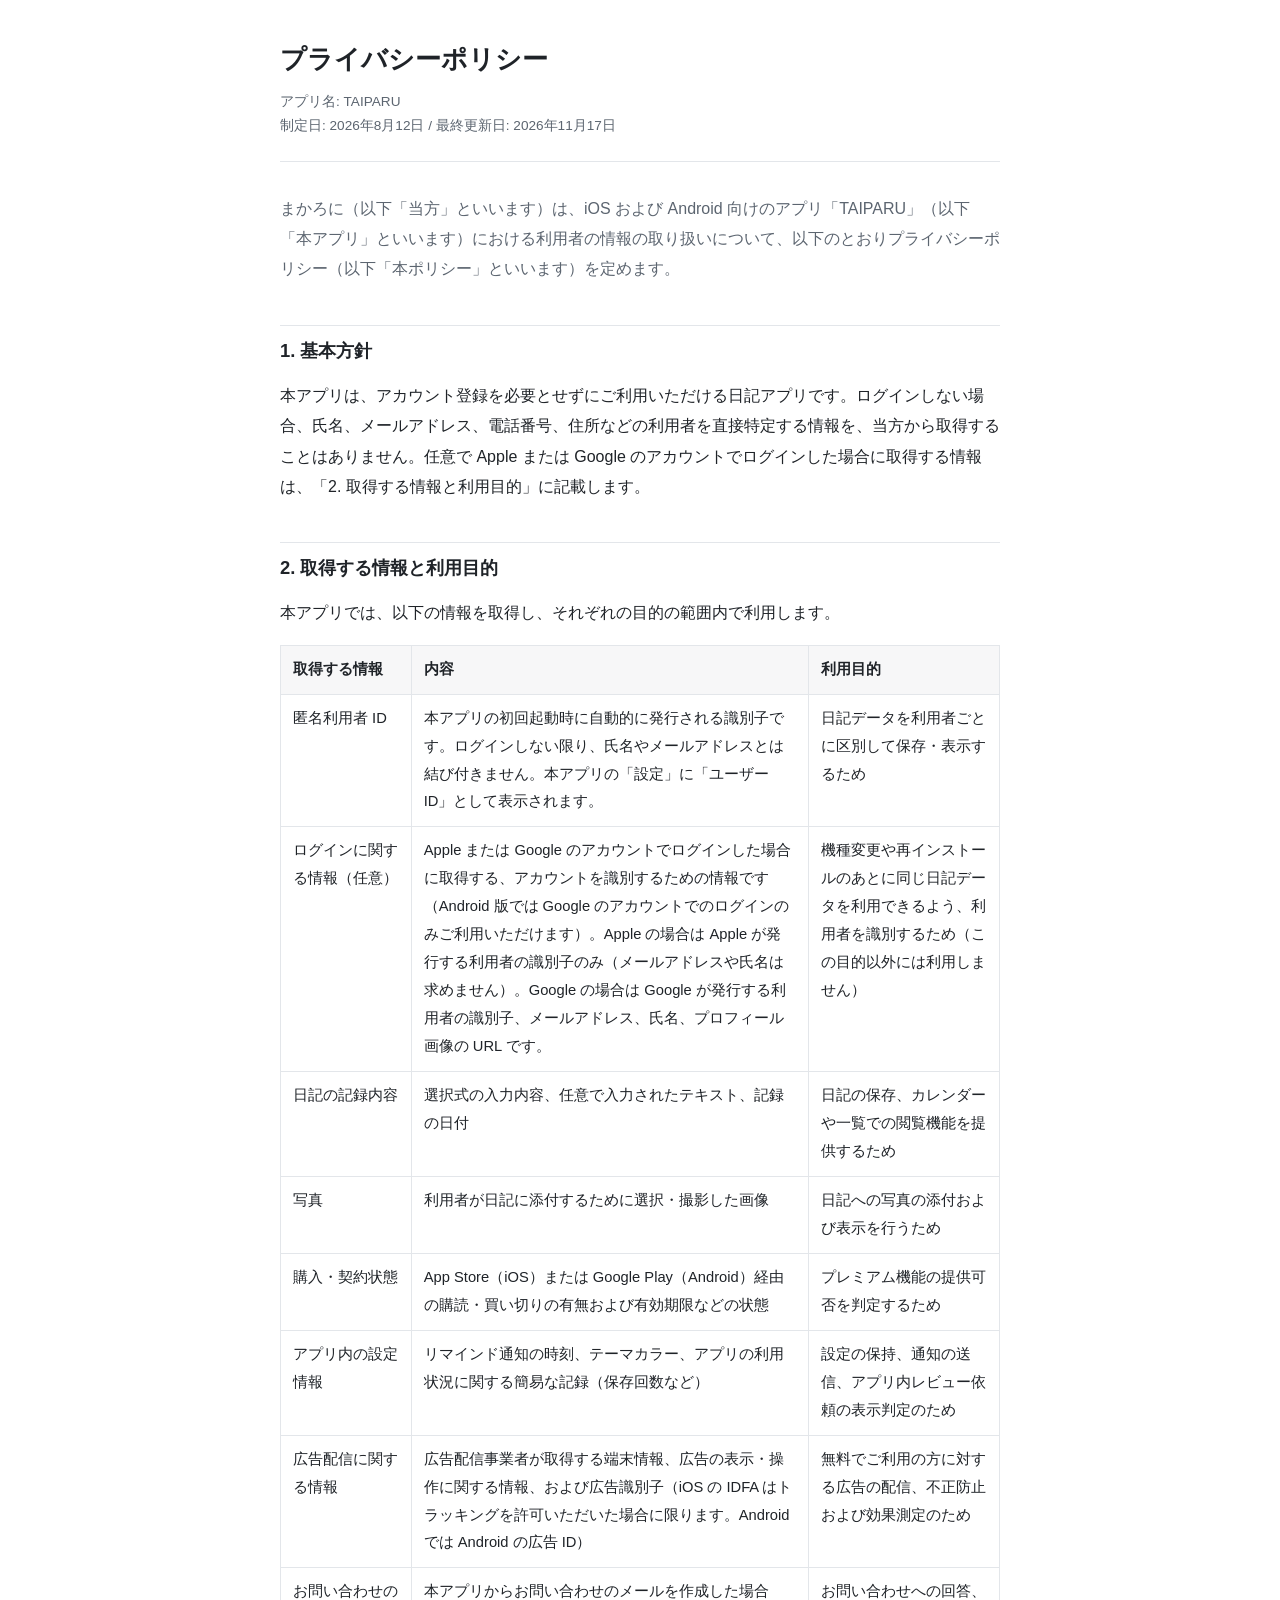
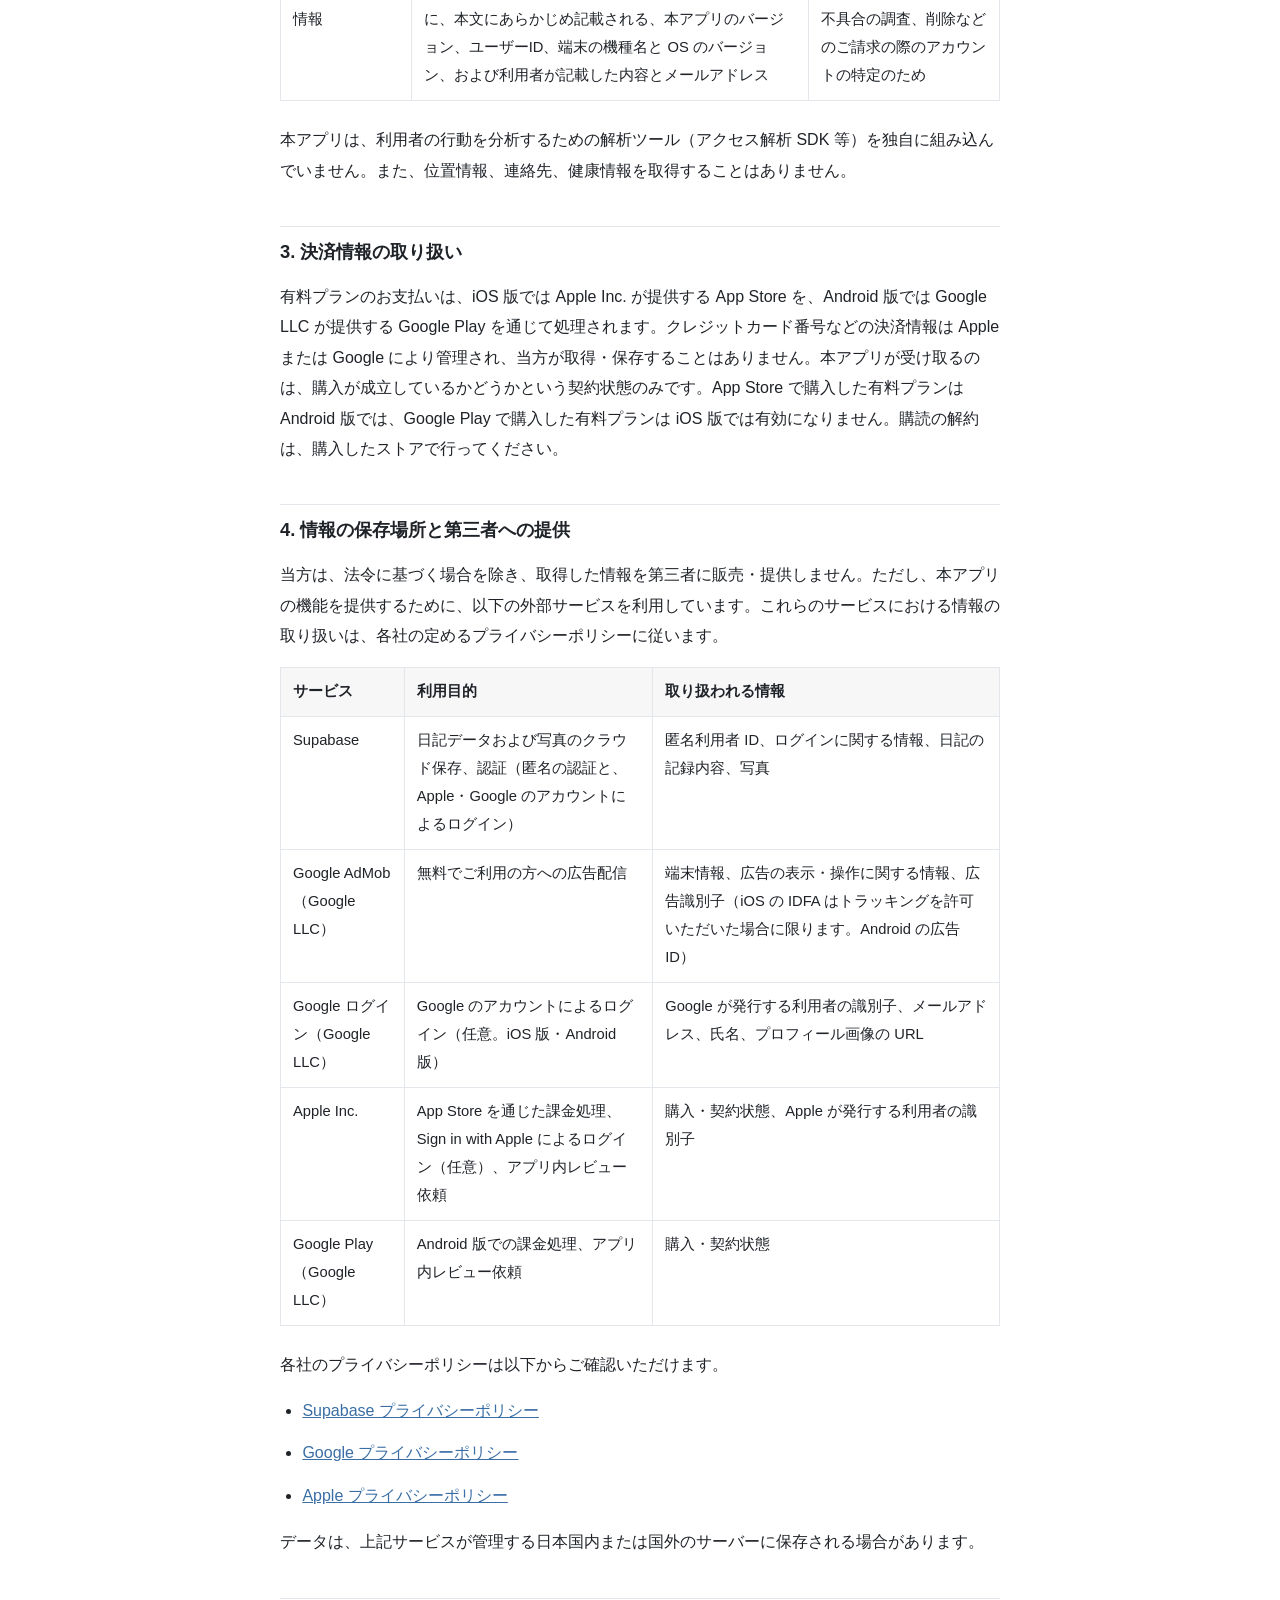
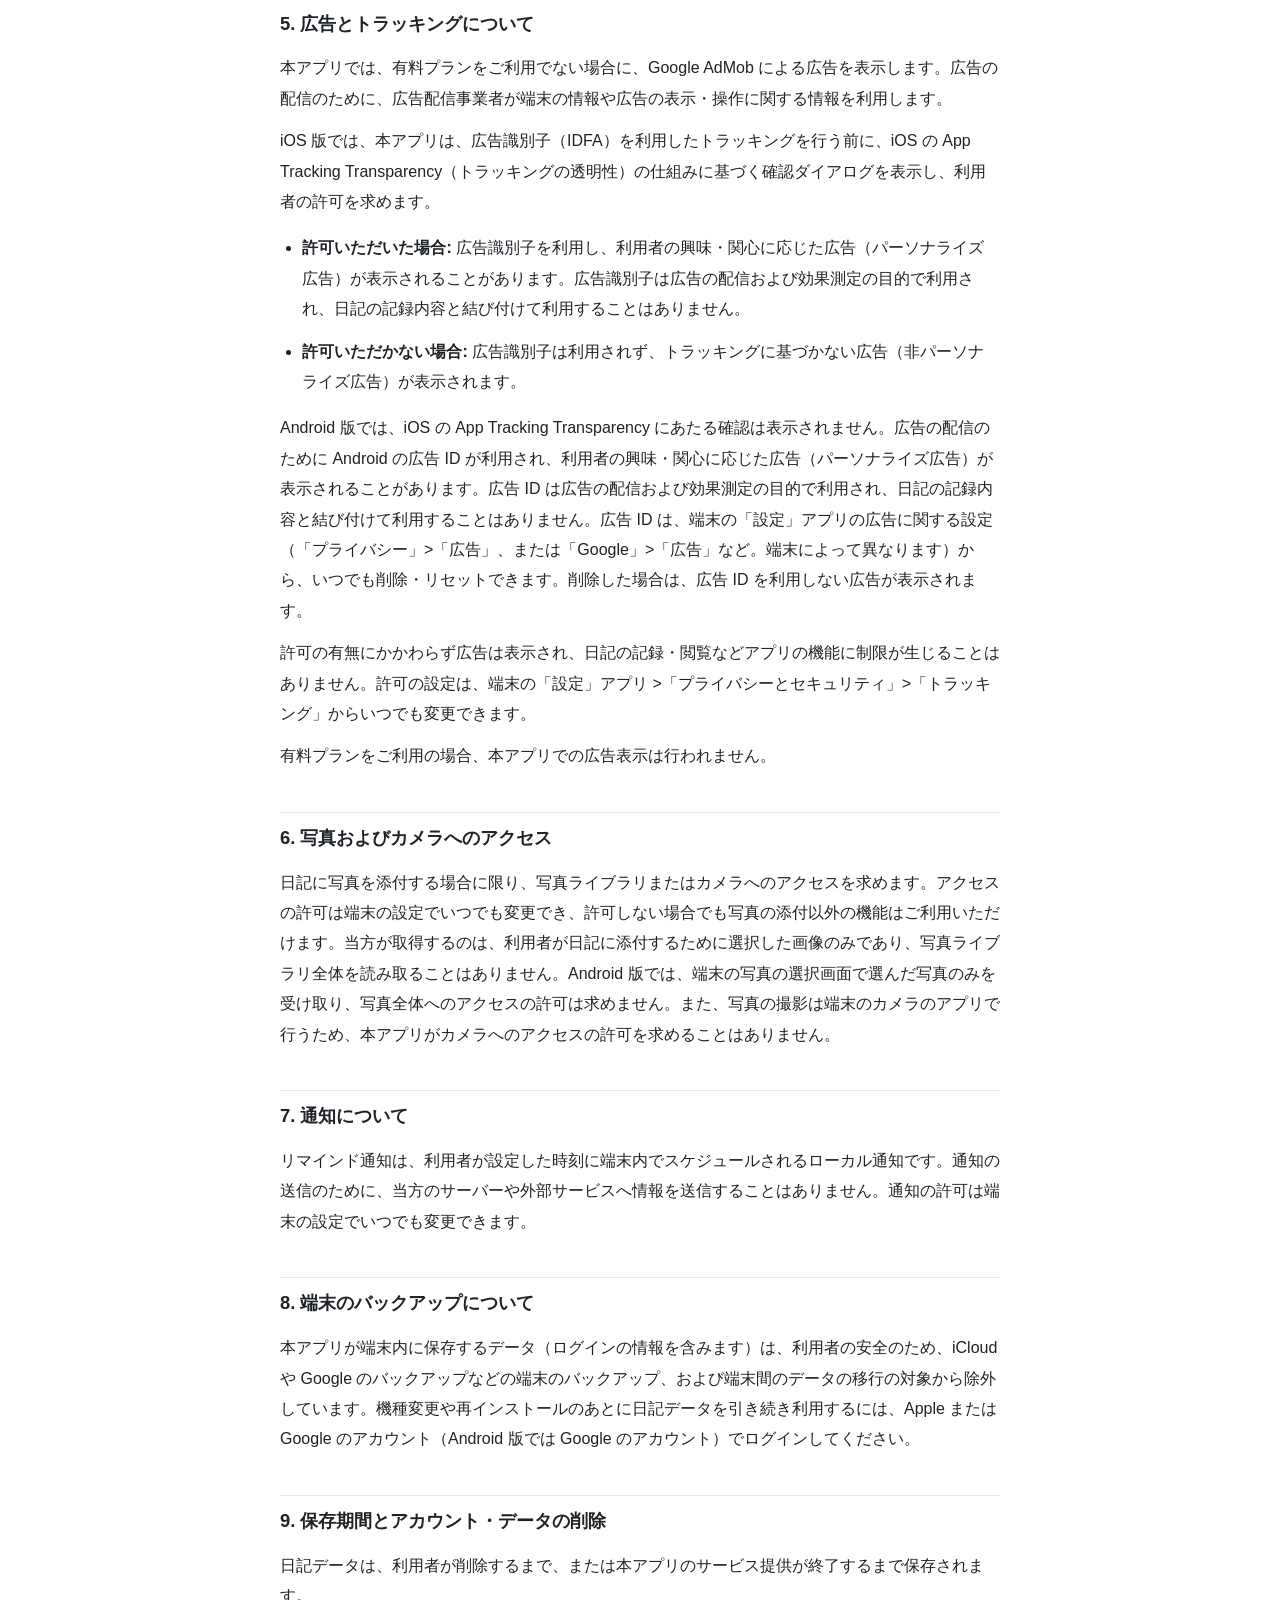
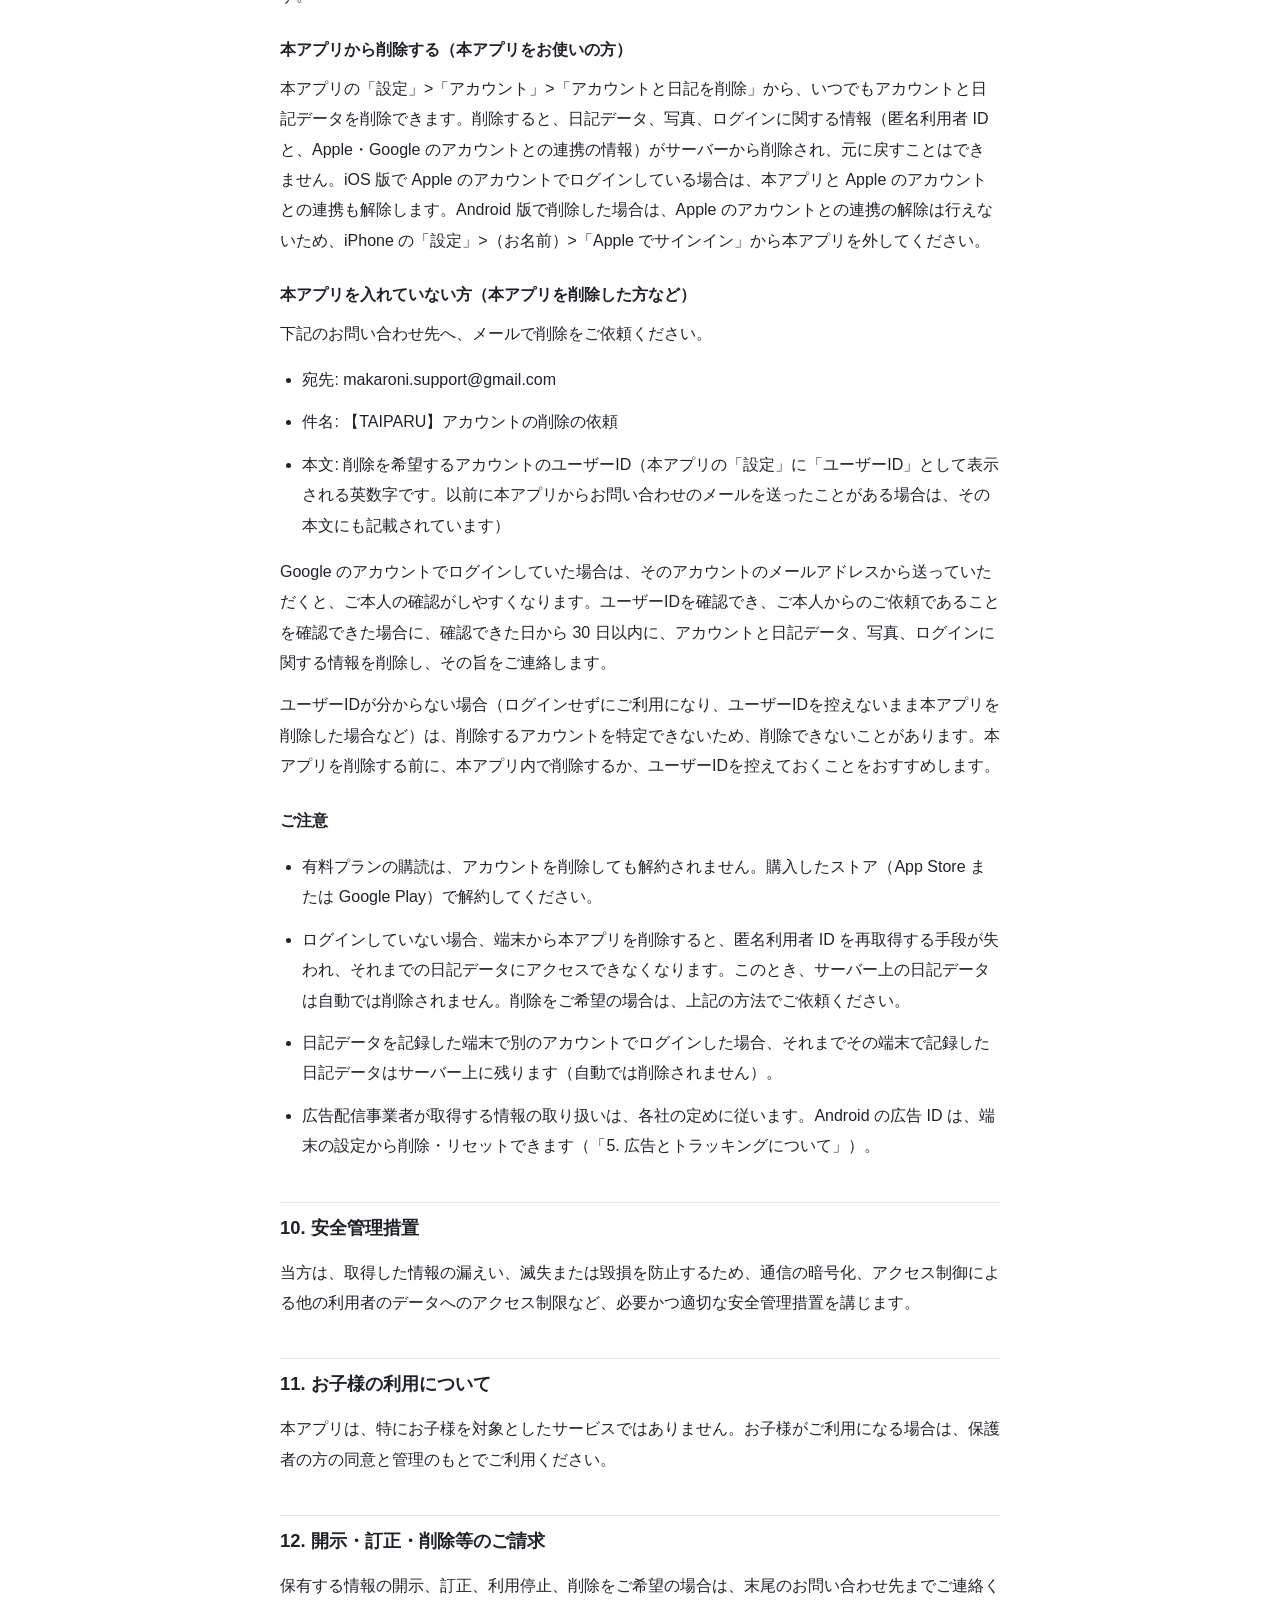
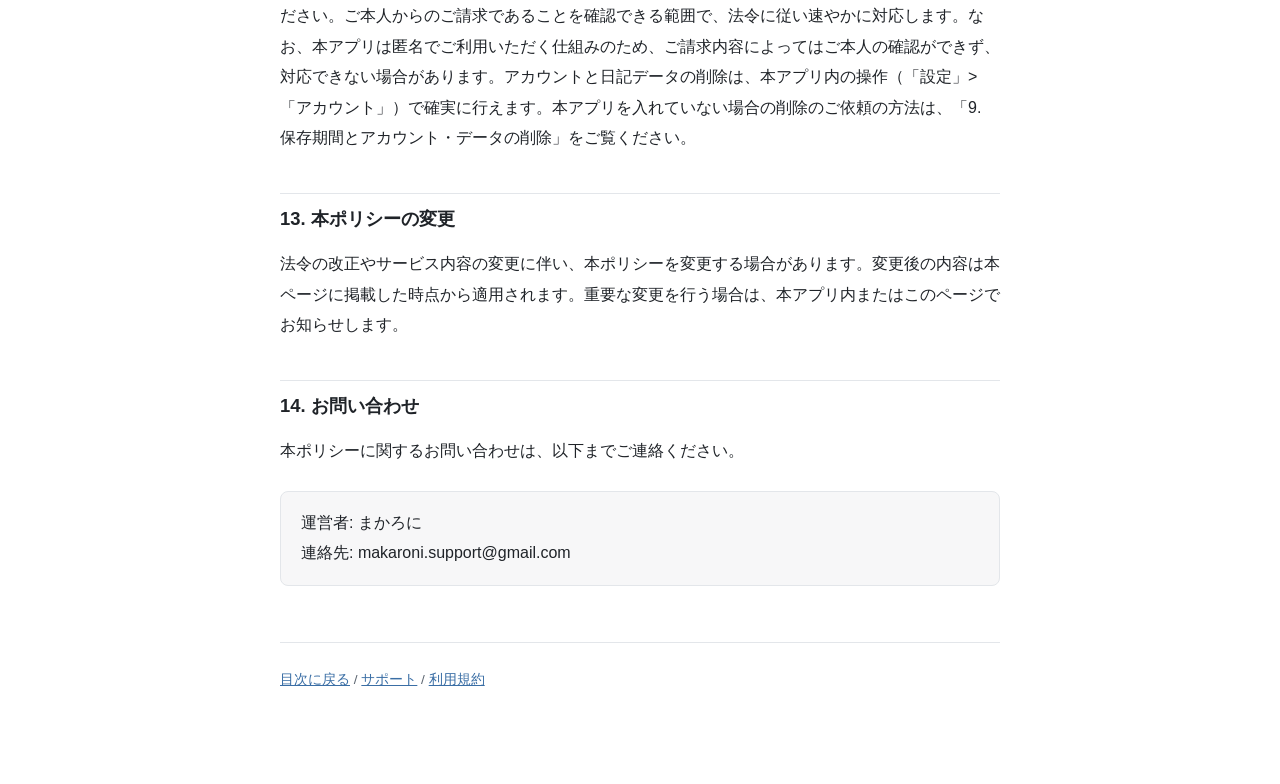
==== commit c1511af7: "プライバシーポリシーを Android 版に合わせて改訂する。前文を iOS・Android 向けにし、2 節に Android でのログイン・Google Play の契約状態・Android の広" ====
--- a/privacy-policy.html
+++ b/privacy-policy.html
@@ -12,13 +12,13 @@
   <h1>プライバシーポリシー</h1>
   <p class="meta">
     アプリ名: TAIPARU<br>
-    制定日: 2026年8月12日 / 最終更新日: 2026年10月25日
+    制定日: 2026年8月12日 / 最終更新日: 2026年11月17日
   </p>
 </header>
 
 <main>
   <p class="lead">
-    まかろに（以下「当方」といいます）は、iOS アプリ「TAIPARU」（以下「本アプリ」といいます）における利用者の情報の取り扱いについて、以下のとおりプライバシーポリシー（以下「本ポリシー」といいます）を定めます。
+    まかろに（以下「当方」といいます）は、iOS および Android 向けのアプリ「TAIPARU」（以下「本アプリ」といいます）における利用者の情報の取り扱いについて、以下のとおりプライバシーポリシー（以下「本ポリシー」といいます）を定めます。
   </p>
 
   <h2>1. 基本方針</h2>
@@ -40,12 +40,12 @@
     <tbody>
       <tr>
         <td>匿名利用者 ID</td>
-        <td>本アプリの初回起動時に自動的に発行される識別子です。ログインしない限り、氏名やメールアドレスとは結び付きません。</td>
+        <td>本アプリの初回起動時に自動的に発行される識別子です。ログインしない限り、氏名やメールアドレスとは結び付きません。本アプリの「設定」に「ユーザーID」として表示されます。</td>
         <td>日記データを利用者ごとに区別して保存・表示するため</td>
       </tr>
       <tr>
         <td>ログインに関する情報（任意）</td>
-        <td>Apple または Google のアカウントでログインした場合に取得する、アカウントを識別するための情報です。Apple の場合は Apple が発行する利用者の識別子のみ（メールアドレスや氏名は求めません）。Google の場合は Google が発行する利用者の識別子、メールアドレス、氏名、プロフィール画像の URL です。</td>
+        <td>Apple または Google のアカウントでログインした場合に取得する、アカウントを識別するための情報です（Android 版では Google のアカウントでのログインのみご利用いただけます）。Apple の場合は Apple が発行する利用者の識別子のみ（メールアドレスや氏名は求めません）。Google の場合は Google が発行する利用者の識別子、メールアドレス、氏名、プロフィール画像の URL です。</td>
         <td>機種変更や再インストールのあとに同じ日記データを利用できるよう、利用者を識別するため（この目的以外には利用しません）</td>
       </tr>
       <tr>
@@ -60,7 +60,7 @@
       </tr>
       <tr>
         <td>購入・契約状態</td>
-        <td>App Store 経由の購読・買い切りの有無および有効期限などの状態</td>
+        <td>App Store（iOS）または Google Play（Android）経由の購読・買い切りの有無および有効期限などの状態</td>
         <td>プレミアム機能の提供可否を判定するため</td>
       </tr>
       <tr>
@@ -70,8 +70,13 @@
       </tr>
       <tr>
         <td>広告配信に関する情報</td>
-        <td>広告配信事業者が取得する端末情報、広告の表示・操作に関する情報、および広告識別子（IDFA。トラッキングを許可いただいた場合に限ります）</td>
+        <td>広告配信事業者が取得する端末情報、広告の表示・操作に関する情報、および広告識別子（iOS の IDFA はトラッキングを許可いただいた場合に限ります。Android では Android の広告 ID）</td>
         <td>無料でご利用の方に対する広告の配信、不正防止および効果測定のため</td>
+      </tr>
+      <tr>
+        <td>お問い合わせの情報</td>
+        <td>本アプリからお問い合わせのメールを作成した場合に、本文にあらかじめ記載される、本アプリのバージョン、ユーザーID、端末の機種名と OS のバージョン、および利用者が記載した内容とメールアドレス</td>
+        <td>お問い合わせへの回答、不具合の調査、削除などのご請求の際のアカウントの特定のため</td>
       </tr>
     </tbody>
   </table>
@@ -82,7 +87,7 @@
 
   <h2>3. 決済情報の取り扱い</h2>
   <p>
-    有料プランのお支払いは Apple Inc. が提供する App Store を通じて処理されます。クレジットカード番号などの決済情報は Apple により管理され、当方が取得・保存することはありません。本アプリが受け取るのは、購入が成立しているかどうかという契約状態のみです。
+    有料プランのお支払いは、iOS 版では Apple Inc. が提供する App Store を、Android 版では Google LLC が提供する Google Play を通じて処理されます。クレジットカード番号などの決済情報は Apple または Google により管理され、当方が取得・保存することはありません。本アプリが受け取るのは、購入が成立しているかどうかという契約状態のみです。App Store で購入した有料プランは Android 版では、Google Play で購入した有料プランは iOS 版では有効になりません。購読の解約は、購入したストアで行ってください。
   </p>
 
   <h2>4. 情報の保存場所と第三者への提供</h2>
@@ -107,11 +112,11 @@
       <tr>
         <td>Google AdMob（Google LLC）</td>
         <td>無料でご利用の方への広告配信</td>
-        <td>端末情報、広告の表示・操作に関する情報、広告識別子（IDFA。トラッキングを許可いただいた場合に限ります）</td>
+        <td>端末情報、広告の表示・操作に関する情報、広告識別子（iOS の IDFA はトラッキングを許可いただいた場合に限ります。Android の広告 ID）</td>
       </tr>
       <tr>
         <td>Google ログイン（Google LLC）</td>
-        <td>Google のアカウントによるログイン（任意）</td>
+        <td>Google のアカウントによるログイン（任意。iOS 版・Android 版）</td>
         <td>Google が発行する利用者の識別子、メールアドレス、氏名、プロフィール画像の URL</td>
       </tr>
       <tr>
@@ -119,6 +124,11 @@
         <td>App Store を通じた課金処理、Sign in with Apple によるログイン（任意）、アプリ内レビュー依頼</td>
         <td>購入・契約状態、Apple が発行する利用者の識別子</td>
       </tr>
+      <tr>
+        <td>Google Play（Google LLC）</td>
+        <td>Android 版での課金処理、アプリ内レビュー依頼</td>
+        <td>購入・契約状態</td>
+      </tr>
     </tbody>
   </table>
 
@@ -140,13 +150,16 @@
     本アプリでは、有料プランをご利用でない場合に、Google AdMob による広告を表示します。広告の配信のために、広告配信事業者が端末の情報や広告の表示・操作に関する情報を利用します。
   </p>
   <p>
-    本アプリは、広告識別子（IDFA）を利用したトラッキングを行う前に、iOS の App Tracking Transparency（トラッキングの透明性）の仕組みに基づく確認ダイアログを表示し、利用者の許可を求めます。
+    iOS 版では、本アプリは、広告識別子（IDFA）を利用したトラッキングを行う前に、iOS の App Tracking Transparency（トラッキングの透明性）の仕組みに基づく確認ダイアログを表示し、利用者の許可を求めます。
   </p>
   <ul>
     <li><strong>許可いただいた場合:</strong> 広告識別子を利用し、利用者の興味・関心に応じた広告（パーソナライズ広告）が表示されることがあります。広告識別子は広告の配信および効果測定の目的で利用され、日記の記録内容と結び付けて利用することはありません。</li>
     <li><strong>許可いただかない場合:</strong> 広告識別子は利用されず、トラッキングに基づかない広告（非パーソナライズ広告）が表示されます。</li>
   </ul>
   <p>
+    Android 版では、iOS の App Tracking Transparency にあたる確認は表示されません。広告の配信のために Android の広告 ID が利用され、利用者の興味・関心に応じた広告（パーソナライズ広告）が表示されることがあります。広告 ID は広告の配信および効果測定の目的で利用され、日記の記録内容と結び付けて利用することはありません。広告 ID は、端末の「設定」アプリの広告に関する設定（「プライバシー」&gt;「広告」、または「Google」&gt;「広告」など。端末によって異なります）から、いつでも削除・リセットできます。削除した場合は、広告 ID を利用しない広告が表示されます。
+  </p>
+  <p>
     許可の有無にかかわらず広告は表示され、日記の記録・閲覧などアプリの機能に制限が生じることはありません。許可の設定は、端末の「設定」アプリ &gt;「プライバシーとセキュリティ」&gt;「トラッキング」からいつでも変更できます。
   </p>
   <p>
@@ -155,7 +168,7 @@
 
   <h2>6. 写真およびカメラへのアクセス</h2>
   <p>
-    日記に写真を添付する場合に限り、写真ライブラリまたはカメラへのアクセスを求めます。アクセスの許可は端末の設定でいつでも変更でき、許可しない場合でも写真の添付以外の機能はご利用いただけます。当方が取得するのは、利用者が日記に添付するために選択した画像のみであり、写真ライブラリ全体を読み取ることはありません。
+    日記に写真を添付する場合に限り、写真ライブラリまたはカメラへのアクセスを求めます。アクセスの許可は端末の設定でいつでも変更でき、許可しない場合でも写真の添付以外の機能はご利用いただけます。当方が取得するのは、利用者が日記に添付するために選択した画像のみであり、写真ライブラリ全体を読み取ることはありません。Android 版では、端末の写真の選択画面で選んだ写真のみを受け取り、写真全体へのアクセスの許可は求めません。また、写真の撮影は端末のカメラのアプリで行うため、本アプリがカメラへのアクセスの許可を求めることはありません。
   </p>
 
   <h2>7. 通知について</h2>
@@ -165,22 +178,42 @@
 
   <h2>8. 端末のバックアップについて</h2>
   <p>
-    本アプリが端末内に保存するデータ（ログインの情報を含みます）は、利用者の安全のため、iCloud などの端末のバックアップの対象から除外しています。機種変更や再インストールのあとに日記データを引き続き利用するには、Apple または Google のアカウントでログインしてください。
-  </p>
-
-  <h2>9. 保存期間とデータの削除</h2>
+    本アプリが端末内に保存するデータ（ログインの情報を含みます）は、利用者の安全のため、iCloud や Google のバックアップなどの端末のバックアップ、および端末間のデータの移行の対象から除外しています。機種変更や再インストールのあとに日記データを引き続き利用するには、Apple または Google のアカウント（Android 版では Google のアカウント）でログインしてください。
+  </p>
+
+  <h2 id="account-deletion">9. 保存期間とアカウント・データの削除</h2>
   <p>
     日記データは、利用者が削除するまで、または本アプリのサービス提供が終了するまで保存されます。
   </p>
-  <p>
-    利用者は、本アプリの「設定」&gt;「アカウント」から、アカウントと日記データを削除できます。削除すると、日記データ、写真、ログインに関する情報が削除され、元に戻すことはできません。Apple のアカウントでログインしている場合は、本アプリと Apple のアカウントとの連携も解除します。
-  </p>
-  <p>
-    ログインしていない場合、端末から本アプリを削除すると、匿名利用者 ID を再取得する手段が失われ、それまでの日記データにアクセスできなくなります。このとき、サーバー上の日記データは自動では削除されません。削除をご希望の場合は、末尾のお問い合わせ先までご連絡ください。
-  </p>
-  <p>
-    日記データを記録した端末で別のアカウントでログインした場合、それまでその端末で記録した日記データはサーバー上に残ります（自動では削除されません）。
-  </p>
+
+  <h3>本アプリから削除する（本アプリをお使いの方）</h3>
+  <p>
+    本アプリの「設定」&gt;「アカウント」&gt;「アカウントと日記を削除」から、いつでもアカウントと日記データを削除できます。削除すると、日記データ、写真、ログインに関する情報（匿名利用者 ID と、Apple・Google のアカウントとの連携の情報）がサーバーから削除され、元に戻すことはできません。iOS 版で Apple のアカウントでログインしている場合は、本アプリと Apple のアカウントとの連携も解除します。Android 版で削除した場合は、Apple のアカウントとの連携の解除は行えないため、iPhone の「設定」&gt;（お名前）&gt;「Apple でサインイン」から本アプリを外してください。
+  </p>
+
+  <h3>本アプリを入れていない方（本アプリを削除した方など）</h3>
+  <p>
+    下記のお問い合わせ先へ、メールで削除をご依頼ください。
+  </p>
+  <ul>
+    <li>宛先: makaroni.support@gmail.com</li>
+    <li>件名: 【TAIPARU】アカウントの削除の依頼</li>
+    <li>本文: 削除を希望するアカウントのユーザーID（本アプリの「設定」に「ユーザーID」として表示される英数字です。以前に本アプリからお問い合わせのメールを送ったことがある場合は、その本文にも記載されています）</li>
+  </ul>
+  <p>
+    Google のアカウントでログインしていた場合は、そのアカウントのメールアドレスから送っていただくと、ご本人の確認がしやすくなります。ユーザーIDを確認でき、ご本人からのご依頼であることを確認できた場合に、確認できた日から 30 日以内に、アカウントと日記データ、写真、ログインに関する情報を削除し、その旨をご連絡します。
+  </p>
+  <p>
+    ユーザーIDが分からない場合（ログインせずにご利用になり、ユーザーIDを控えないまま本アプリを削除した場合など）は、削除するアカウントを特定できないため、削除できないことがあります。本アプリを削除する前に、本アプリ内で削除するか、ユーザーIDを控えておくことをおすすめします。
+  </p>
+
+  <h3>ご注意</h3>
+  <ul>
+    <li>有料プランの購読は、アカウントを削除しても解約されません。購入したストア（App Store または Google Play）で解約してください。</li>
+    <li>ログインしていない場合、端末から本アプリを削除すると、匿名利用者 ID を再取得する手段が失われ、それまでの日記データにアクセスできなくなります。このとき、サーバー上の日記データは自動では削除されません。削除をご希望の場合は、上記の方法でご依頼ください。</li>
+    <li>日記データを記録した端末で別のアカウントでログインした場合、それまでその端末で記録した日記データはサーバー上に残ります（自動では削除されません）。</li>
+    <li>広告配信事業者が取得する情報の取り扱いは、各社の定めに従います。Android の広告 ID は、端末の設定から削除・リセットできます（「5. 広告とトラッキングについて」）。</li>
+  </ul>
 
   <h2>10. 安全管理措置</h2>
   <p>
@@ -194,7 +227,7 @@
 
   <h2>12. 開示・訂正・削除等のご請求</h2>
   <p>
-    保有する情報の開示、訂正、利用停止、削除をご希望の場合は、末尾のお問い合わせ先までご連絡ください。ご本人からのご請求であることを確認できる範囲で、法令に従い速やかに対応します。なお、本アプリは匿名でご利用いただく仕組みのため、ご請求内容によってはご本人の確認ができず、対応できない場合があります。アカウントと日記データの削除は、本アプリ内の操作（「設定」&gt;「アカウント」）で確実に行えます。
+    保有する情報の開示、訂正、利用停止、削除をご希望の場合は、末尾のお問い合わせ先までご連絡ください。ご本人からのご請求であることを確認できる範囲で、法令に従い速やかに対応します。なお、本アプリは匿名でご利用いただく仕組みのため、ご請求内容によってはご本人の確認ができず、対応できない場合があります。アカウントと日記データの削除は、本アプリ内の操作（「設定」&gt;「アカウント」）で確実に行えます。本アプリを入れていない場合の削除のご依頼の方法は、「9. 保存期間とアカウント・データの削除」をご覧ください。
   </p>
 
   <h2>13. 本ポリシーの変更</h2>
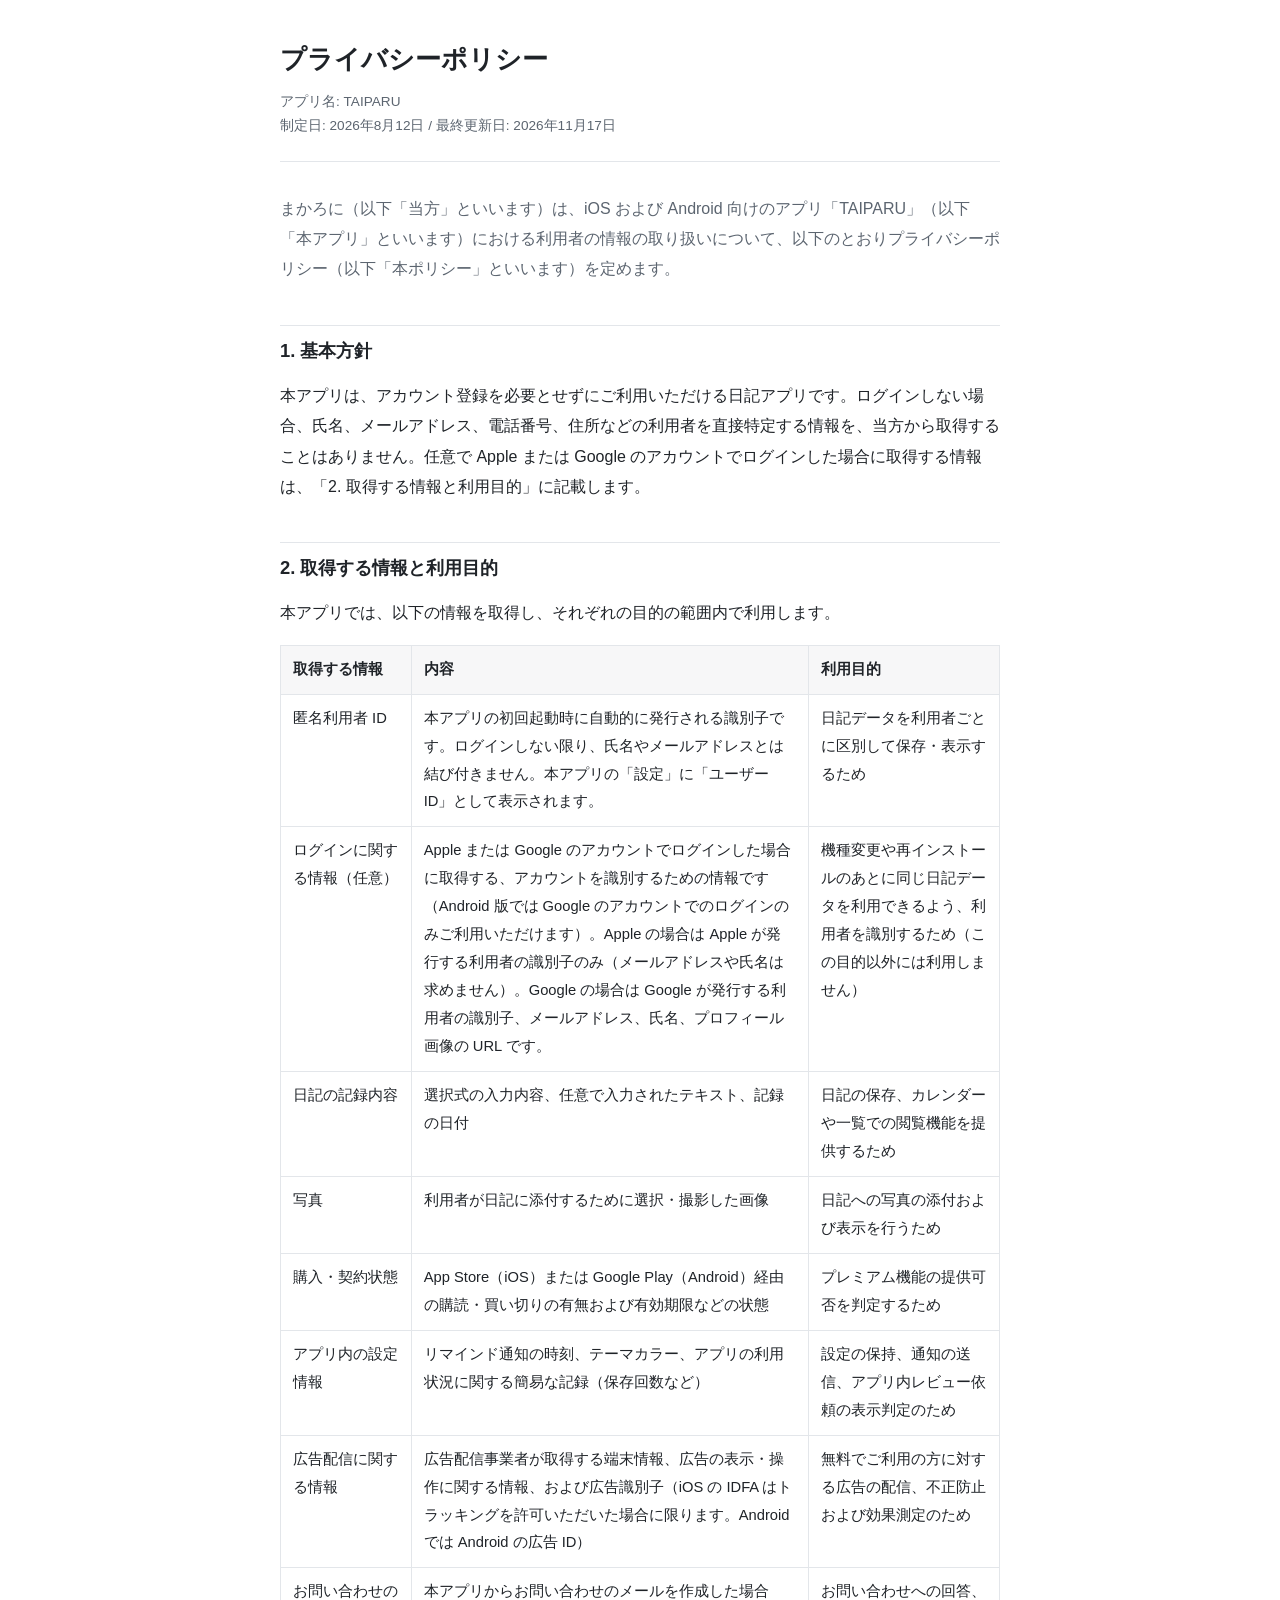
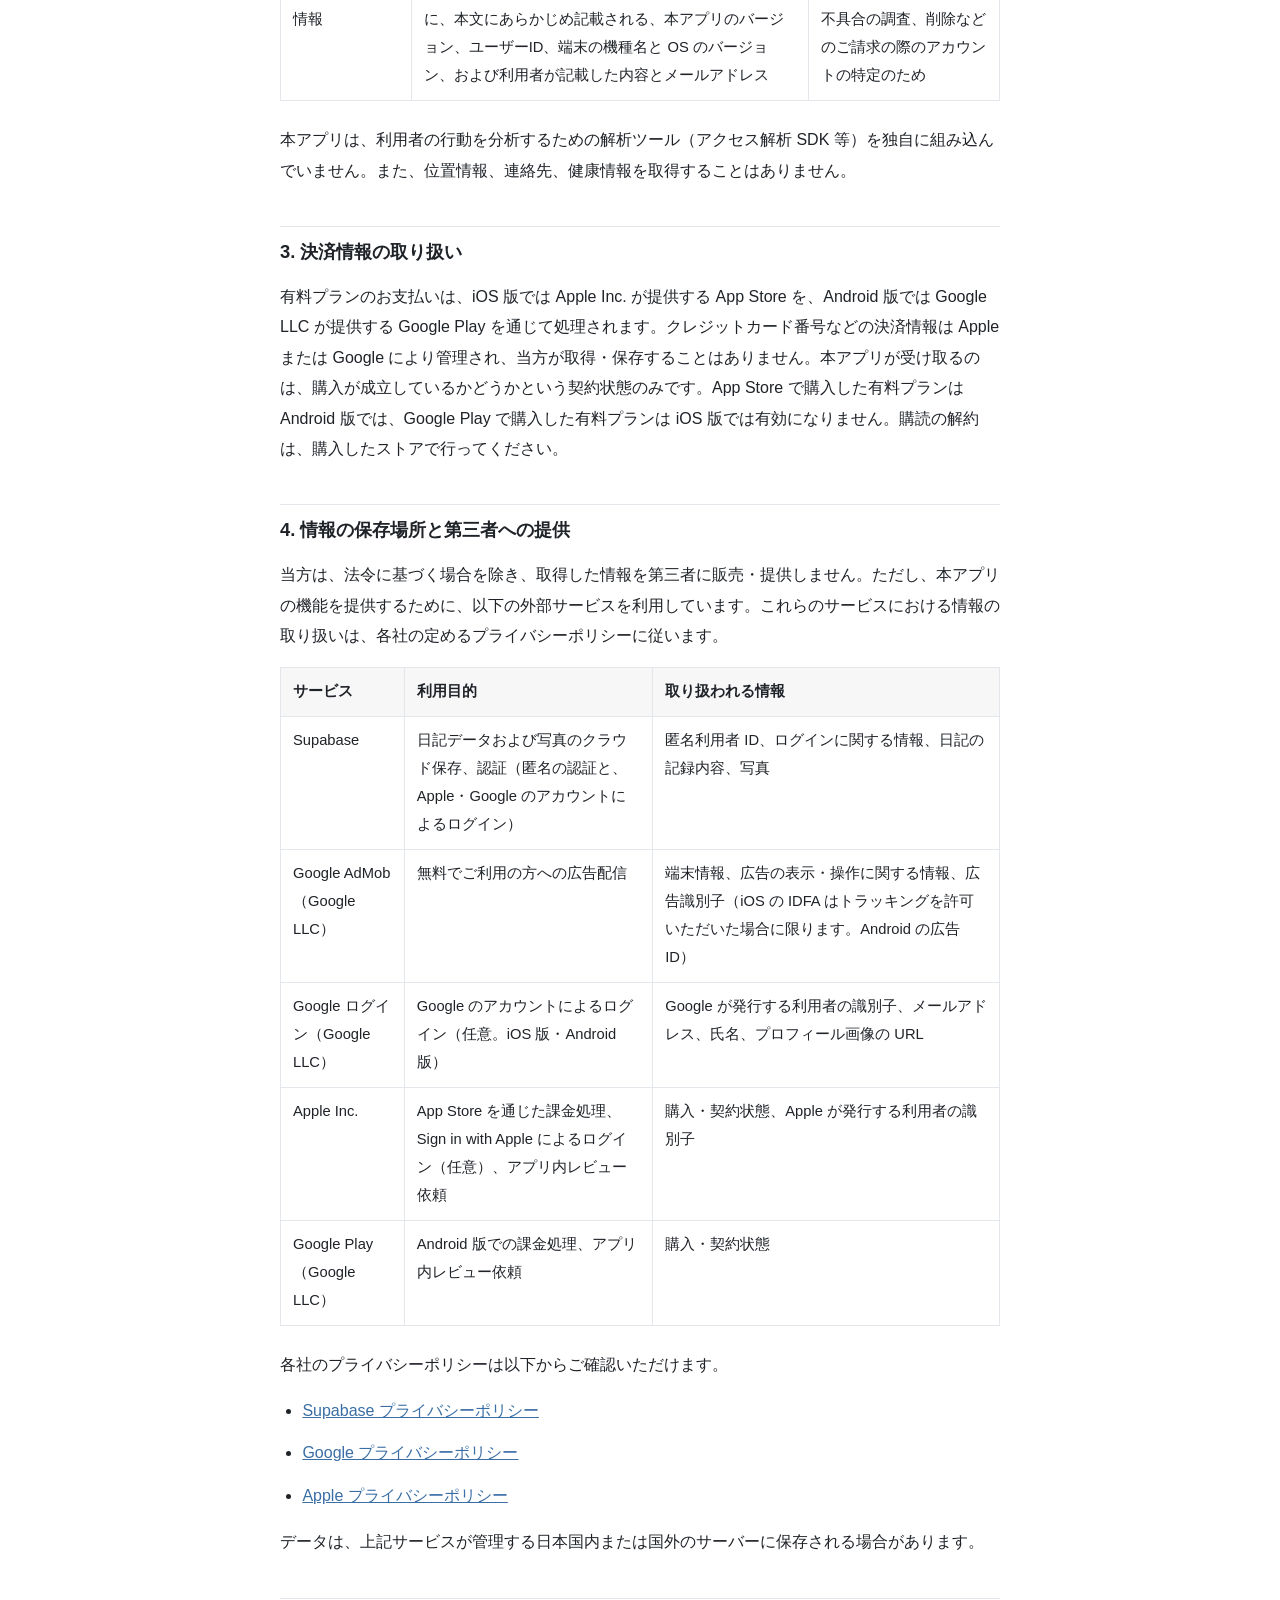
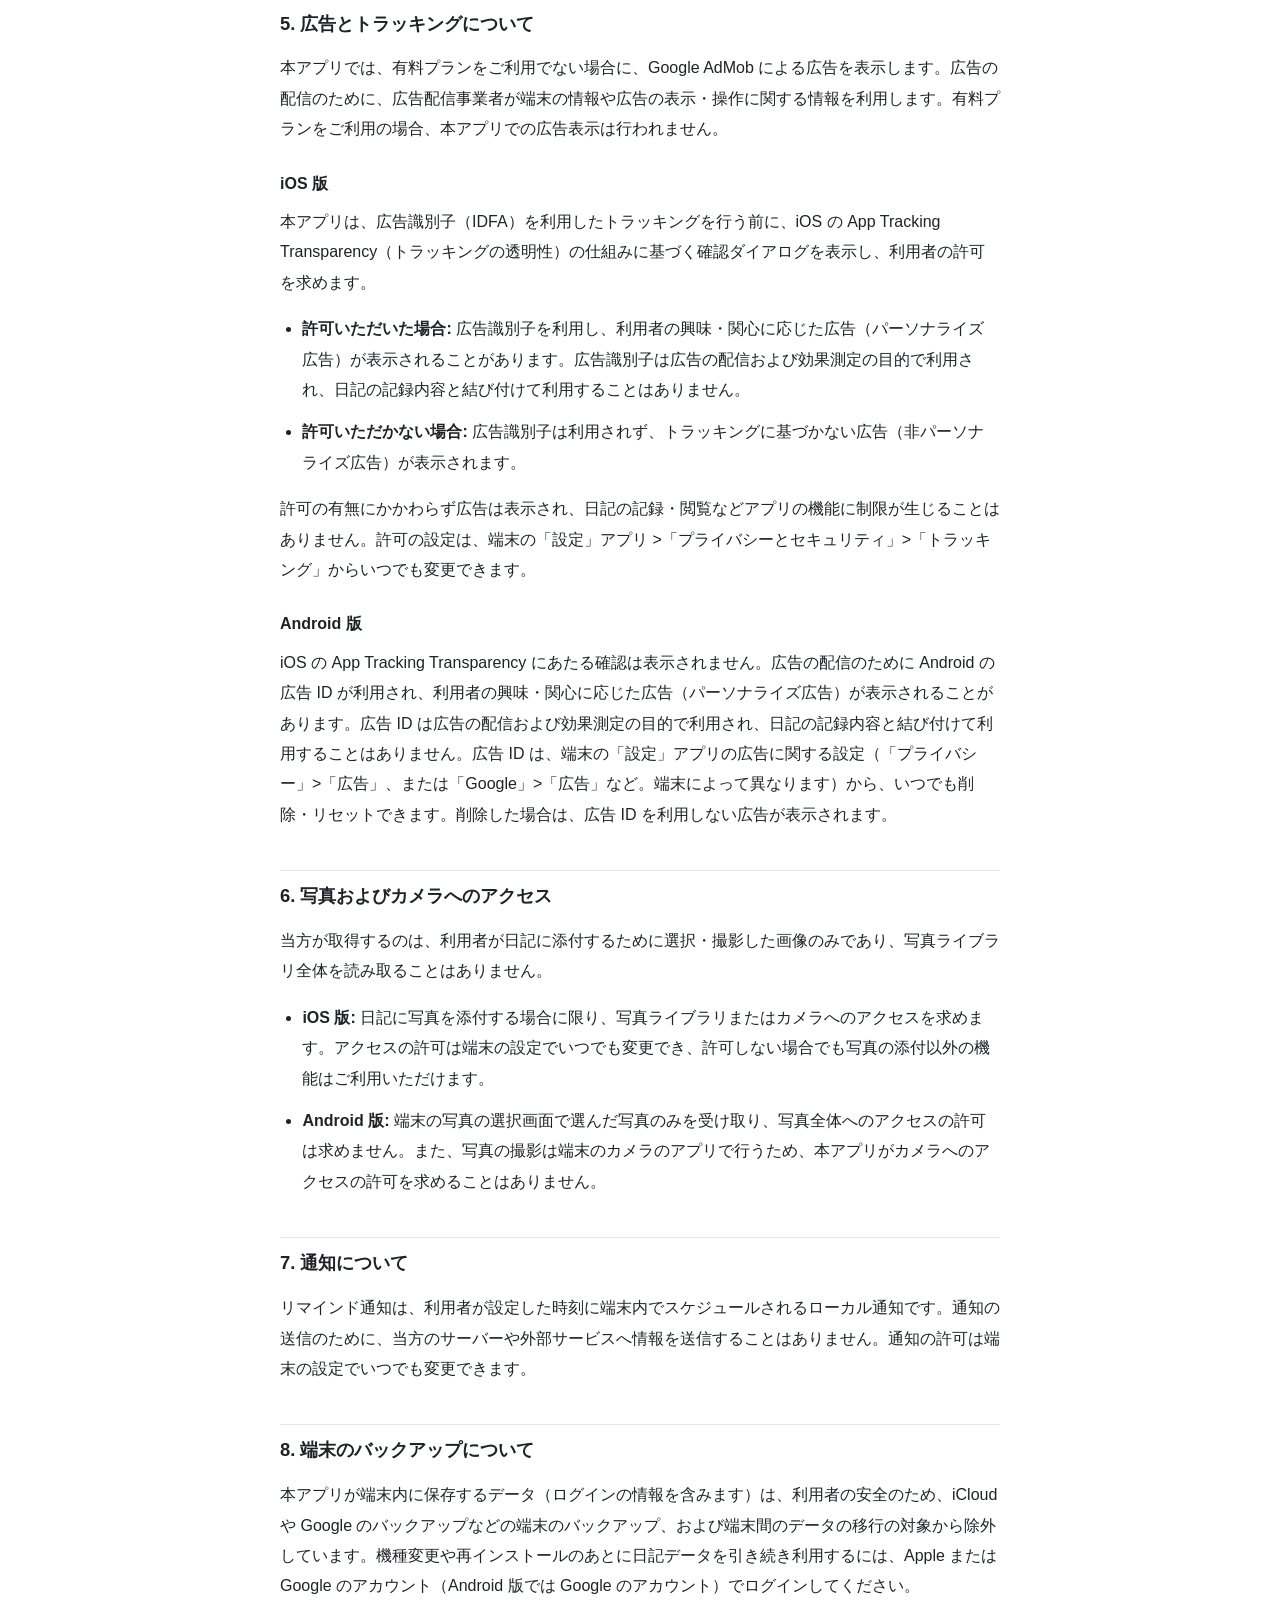
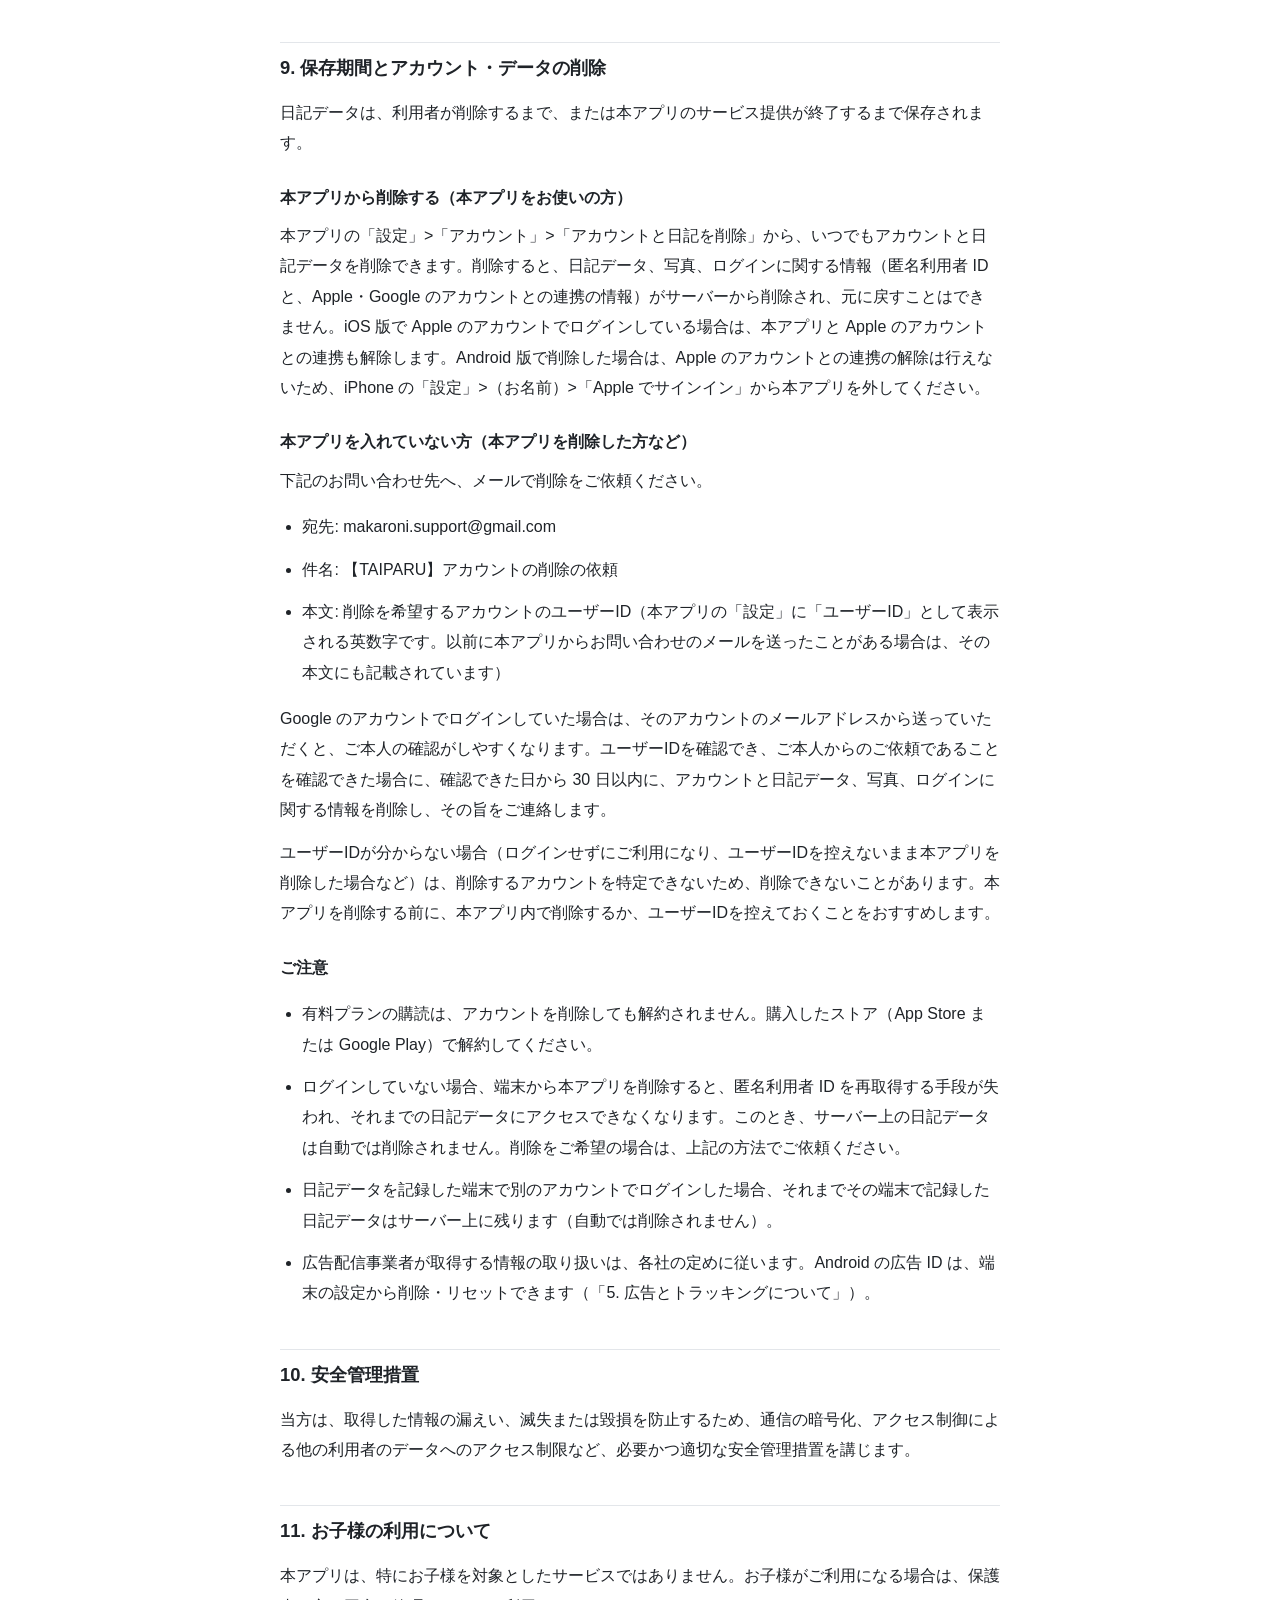
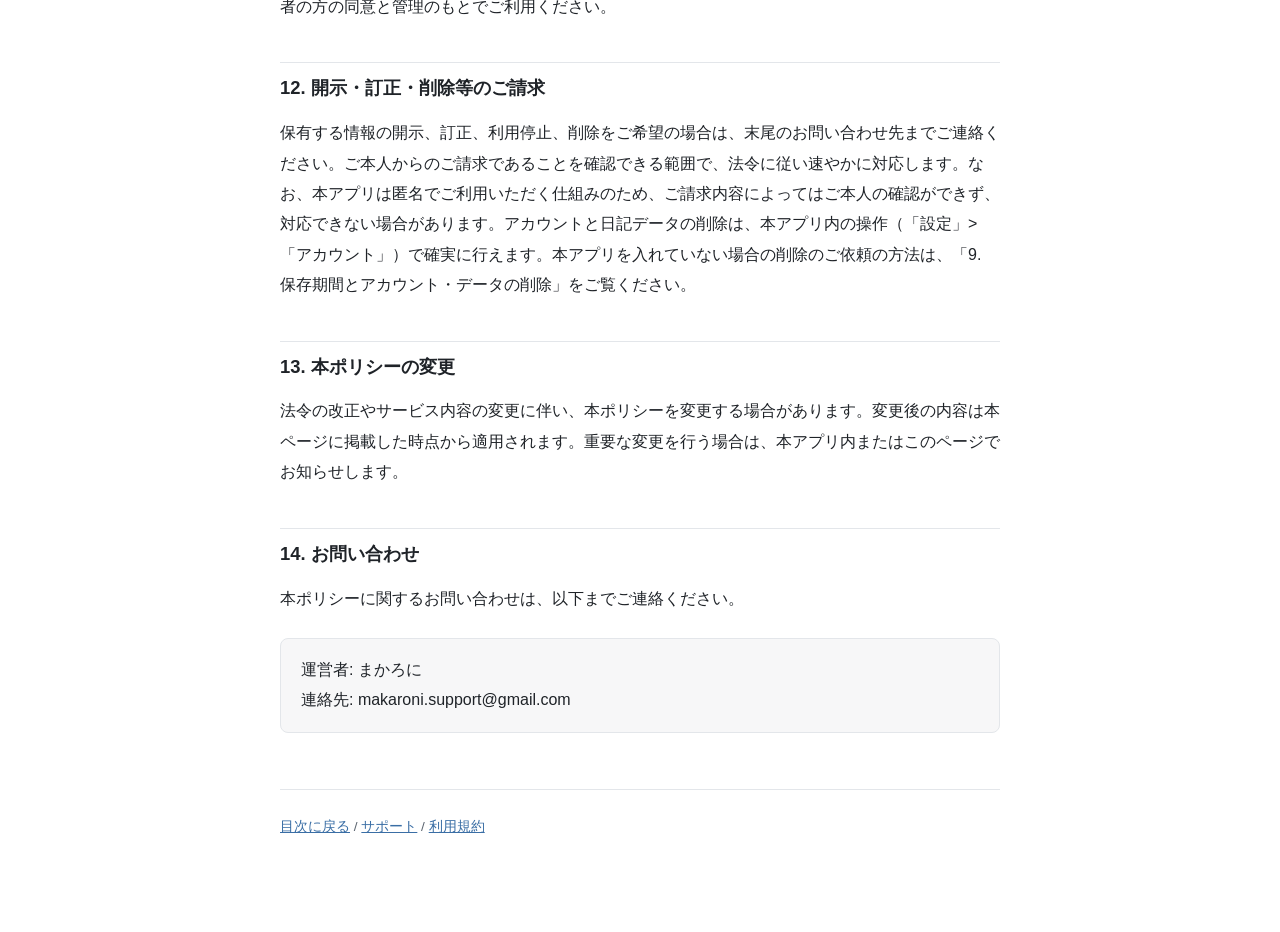
==== commit e498f2e1: "プライバシーポリシーの 5 節・6 節を読みやすくする（案）。5 節を「iOS 版」「Android 版」の小見出しに分け、トラッキングの許可の有無と設定の変更の段を iOS 版の中（Android " ====
--- a/privacy-policy.html
+++ b/privacy-policy.html
@@ -147,29 +147,34 @@
 
   <h2>5. 広告とトラッキングについて</h2>
   <p>
-    本アプリでは、有料プランをご利用でない場合に、Google AdMob による広告を表示します。広告の配信のために、広告配信事業者が端末の情報や広告の表示・操作に関する情報を利用します。
-  </p>
-  <p>
-    iOS 版では、本アプリは、広告識別子（IDFA）を利用したトラッキングを行う前に、iOS の App Tracking Transparency（トラッキングの透明性）の仕組みに基づく確認ダイアログを表示し、利用者の許可を求めます。
+    本アプリでは、有料プランをご利用でない場合に、Google AdMob による広告を表示します。広告の配信のために、広告配信事業者が端末の情報や広告の表示・操作に関する情報を利用します。有料プランをご利用の場合、本アプリでの広告表示は行われません。
+  </p>
+
+  <h3>iOS 版</h3>
+  <p>
+    本アプリは、広告識別子（IDFA）を利用したトラッキングを行う前に、iOS の App Tracking Transparency（トラッキングの透明性）の仕組みに基づく確認ダイアログを表示し、利用者の許可を求めます。
   </p>
   <ul>
     <li><strong>許可いただいた場合:</strong> 広告識別子を利用し、利用者の興味・関心に応じた広告（パーソナライズ広告）が表示されることがあります。広告識別子は広告の配信および効果測定の目的で利用され、日記の記録内容と結び付けて利用することはありません。</li>
     <li><strong>許可いただかない場合:</strong> 広告識別子は利用されず、トラッキングに基づかない広告（非パーソナライズ広告）が表示されます。</li>
   </ul>
   <p>
-    Android 版では、iOS の App Tracking Transparency にあたる確認は表示されません。広告の配信のために Android の広告 ID が利用され、利用者の興味・関心に応じた広告（パーソナライズ広告）が表示されることがあります。広告 ID は広告の配信および効果測定の目的で利用され、日記の記録内容と結び付けて利用することはありません。広告 ID は、端末の「設定」アプリの広告に関する設定（「プライバシー」&gt;「広告」、または「Google」&gt;「広告」など。端末によって異なります）から、いつでも削除・リセットできます。削除した場合は、広告 ID を利用しない広告が表示されます。
-  </p>
-  <p>
     許可の有無にかかわらず広告は表示され、日記の記録・閲覧などアプリの機能に制限が生じることはありません。許可の設定は、端末の「設定」アプリ &gt;「プライバシーとセキュリティ」&gt;「トラッキング」からいつでも変更できます。
   </p>
-  <p>
-    有料プランをご利用の場合、本アプリでの広告表示は行われません。
+
+  <h3>Android 版</h3>
+  <p>
+    iOS の App Tracking Transparency にあたる確認は表示されません。広告の配信のために Android の広告 ID が利用され、利用者の興味・関心に応じた広告（パーソナライズ広告）が表示されることがあります。広告 ID は広告の配信および効果測定の目的で利用され、日記の記録内容と結び付けて利用することはありません。広告 ID は、端末の「設定」アプリの広告に関する設定（「プライバシー」&gt;「広告」、または「Google」&gt;「広告」など。端末によって異なります）から、いつでも削除・リセットできます。削除した場合は、広告 ID を利用しない広告が表示されます。
   </p>
 
   <h2>6. 写真およびカメラへのアクセス</h2>
   <p>
-    日記に写真を添付する場合に限り、写真ライブラリまたはカメラへのアクセスを求めます。アクセスの許可は端末の設定でいつでも変更でき、許可しない場合でも写真の添付以外の機能はご利用いただけます。当方が取得するのは、利用者が日記に添付するために選択した画像のみであり、写真ライブラリ全体を読み取ることはありません。Android 版では、端末の写真の選択画面で選んだ写真のみを受け取り、写真全体へのアクセスの許可は求めません。また、写真の撮影は端末のカメラのアプリで行うため、本アプリがカメラへのアクセスの許可を求めることはありません。
-  </p>
+    当方が取得するのは、利用者が日記に添付するために選択・撮影した画像のみであり、写真ライブラリ全体を読み取ることはありません。
+  </p>
+  <ul>
+    <li><strong>iOS 版:</strong> 日記に写真を添付する場合に限り、写真ライブラリまたはカメラへのアクセスを求めます。アクセスの許可は端末の設定でいつでも変更でき、許可しない場合でも写真の添付以外の機能はご利用いただけます。</li>
+    <li><strong>Android 版:</strong> 端末の写真の選択画面で選んだ写真のみを受け取り、写真全体へのアクセスの許可は求めません。また、写真の撮影は端末のカメラのアプリで行うため、本アプリがカメラへのアクセスの許可を求めることはありません。</li>
+  </ul>
 
   <h2>7. 通知について</h2>
   <p>
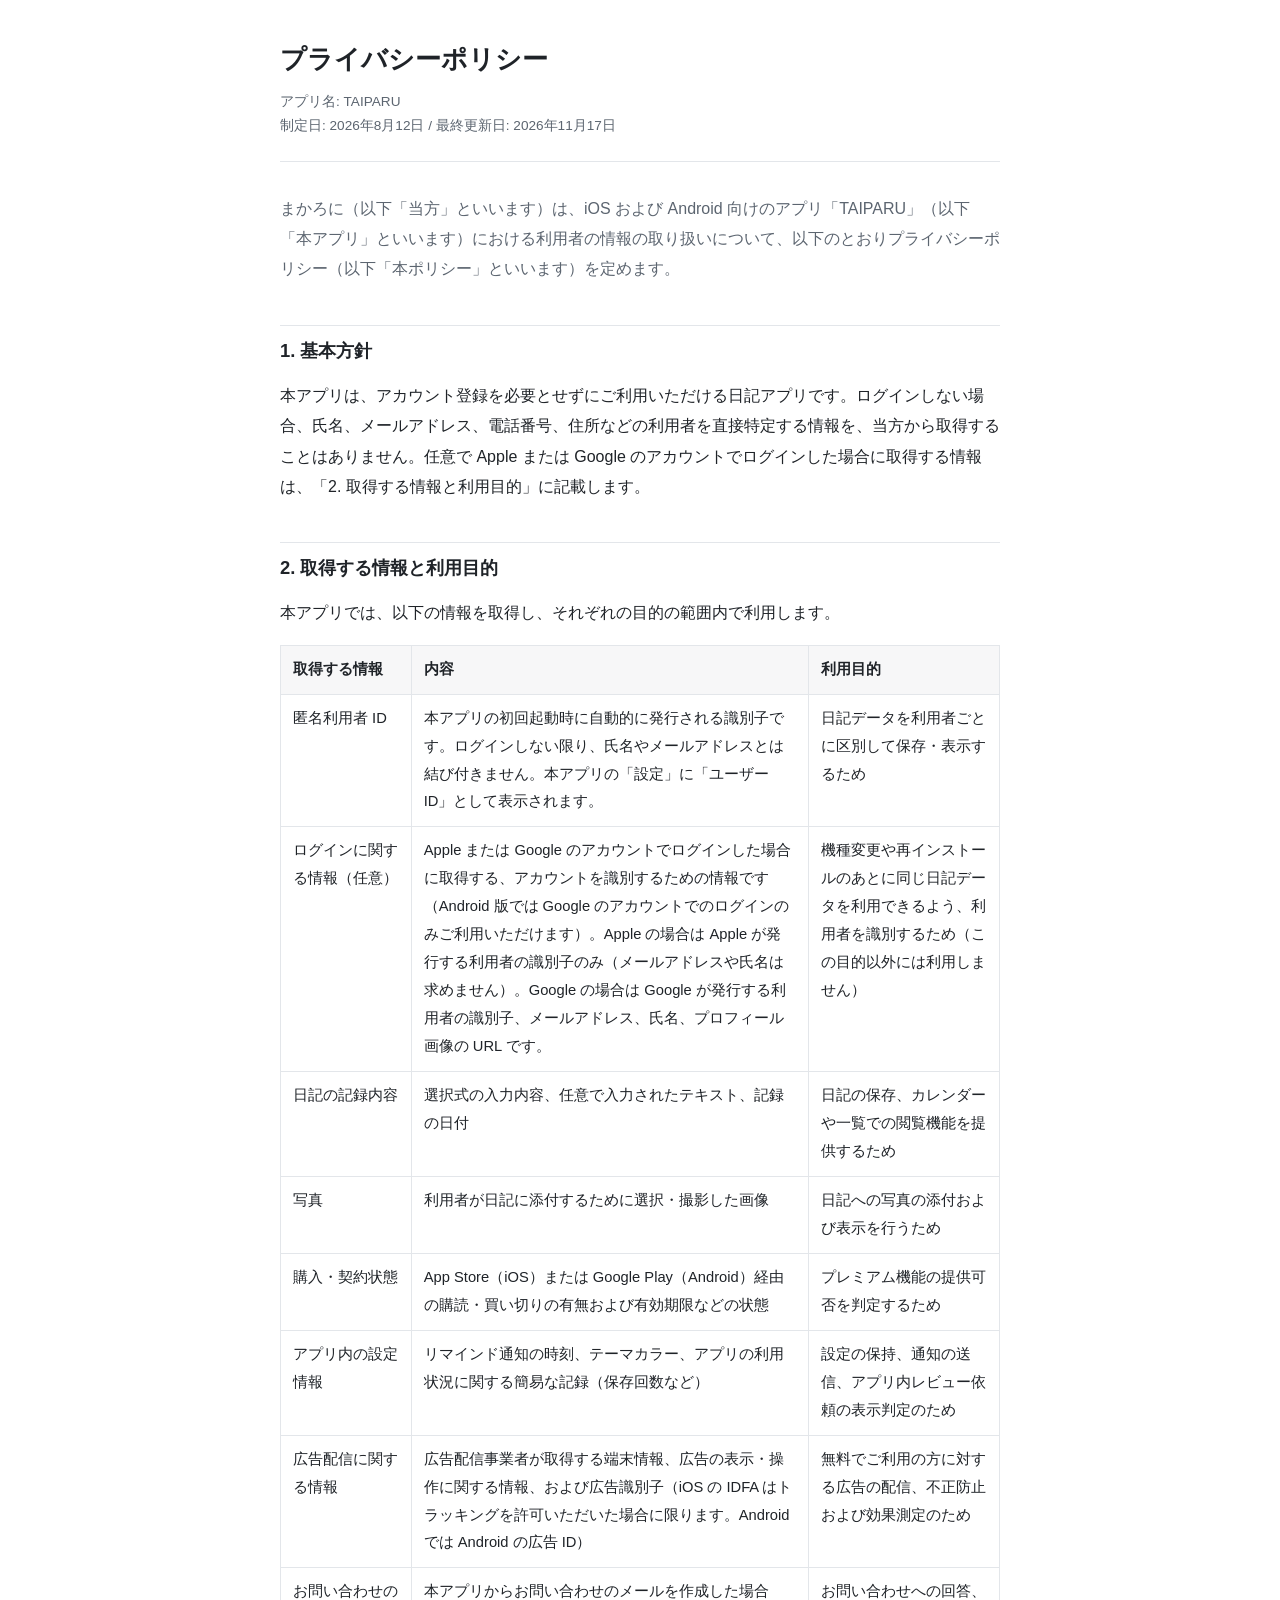
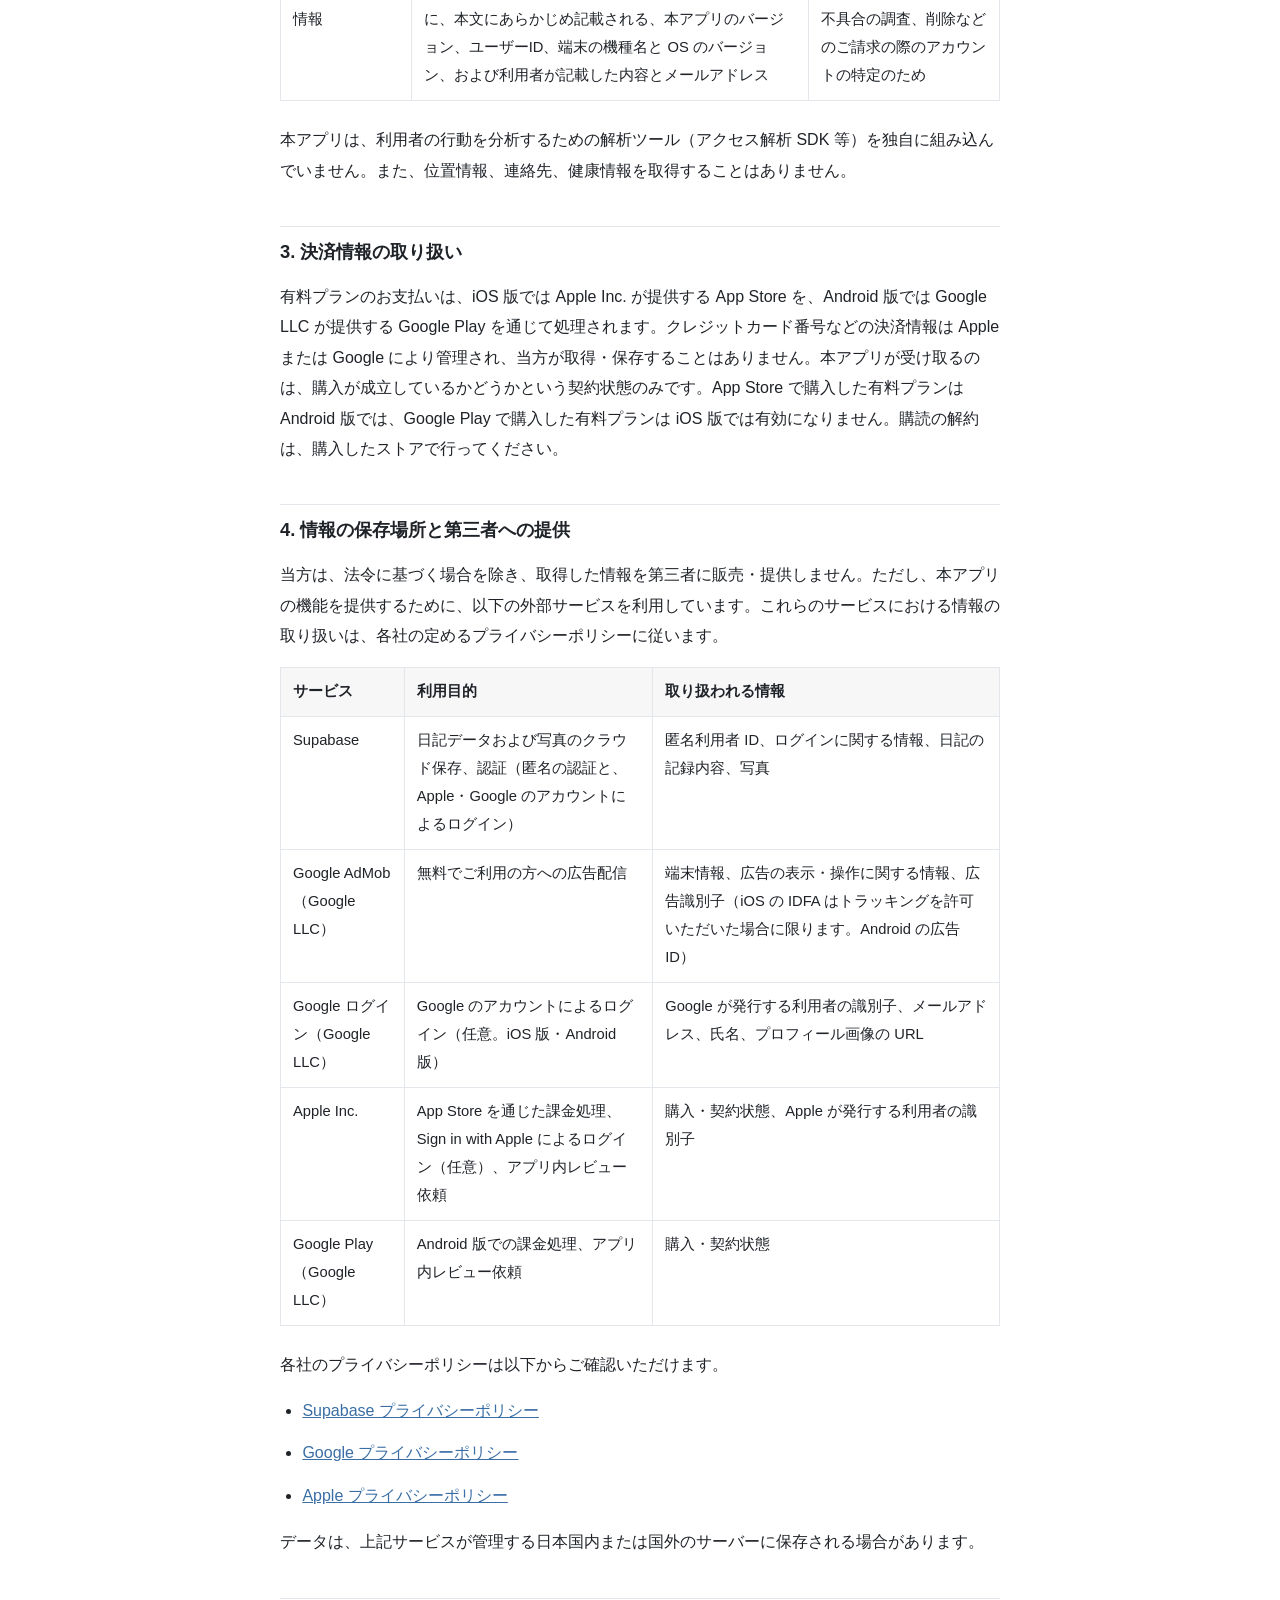
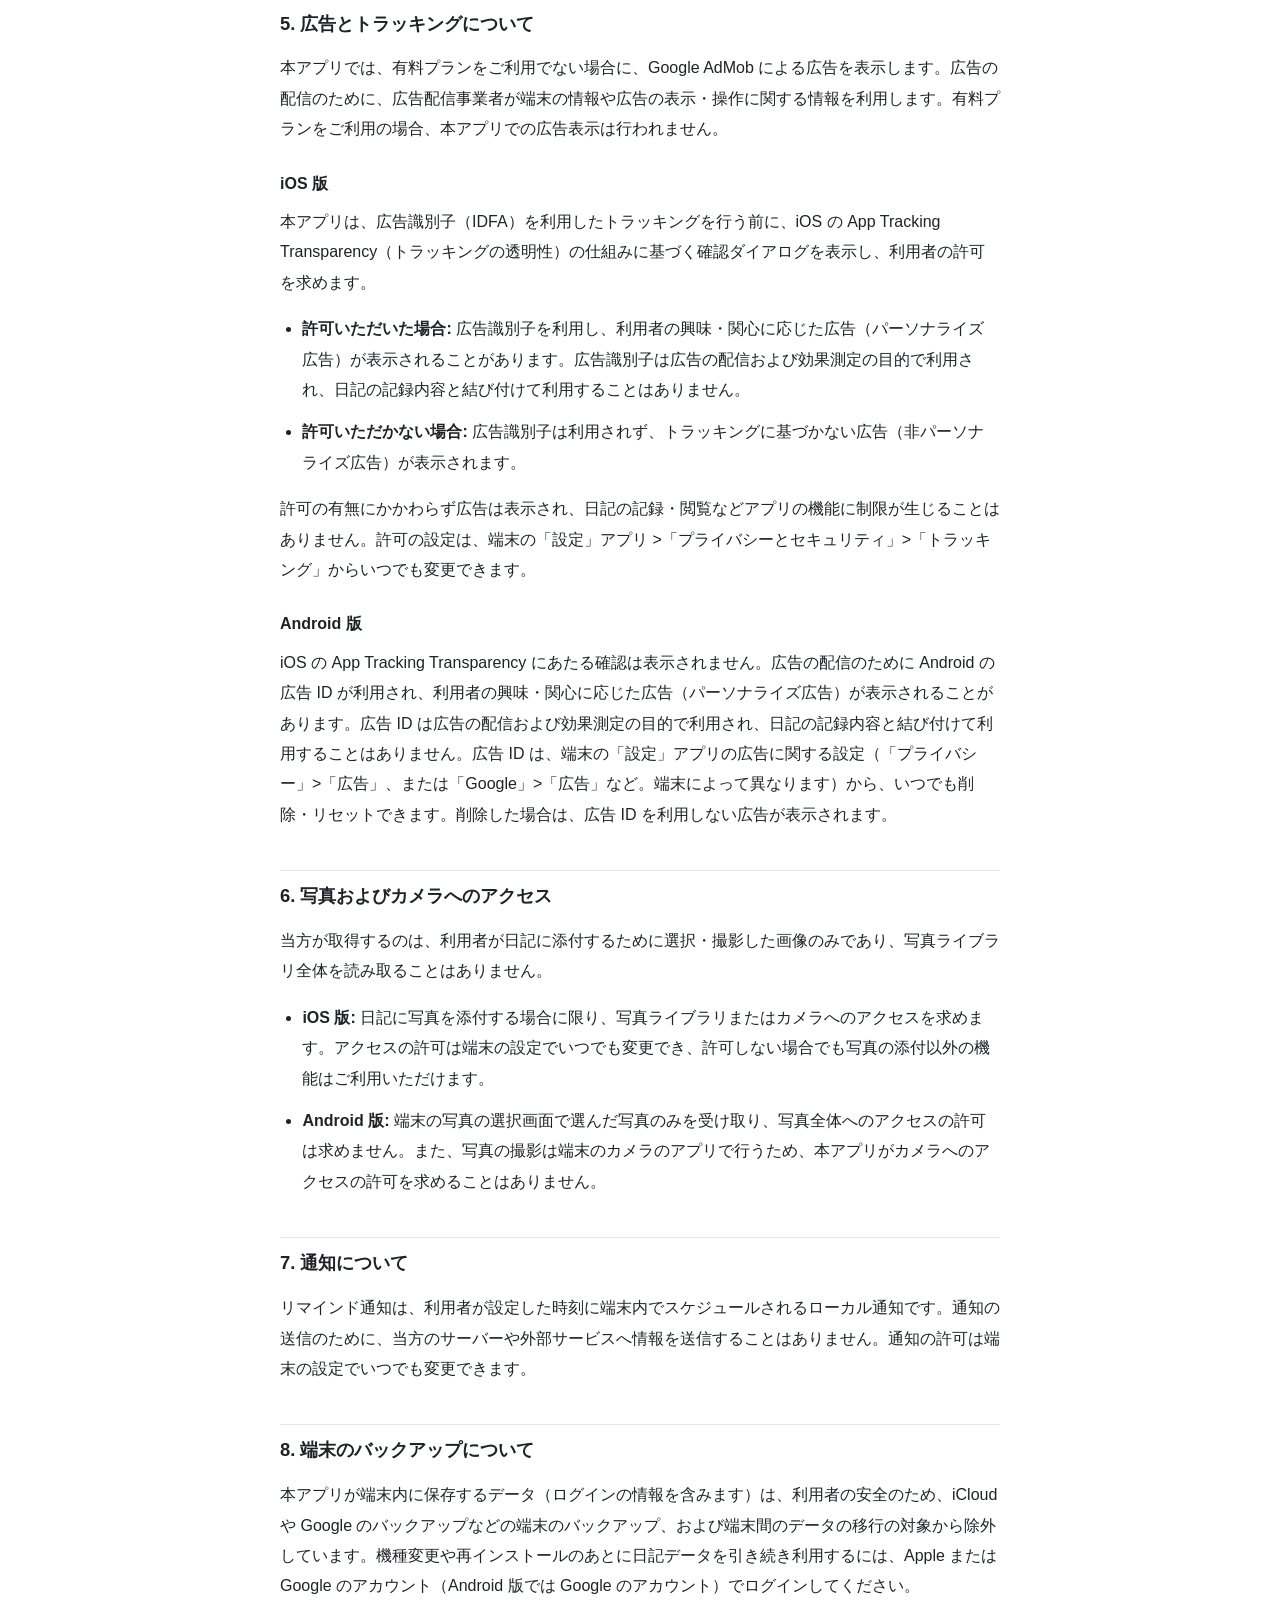
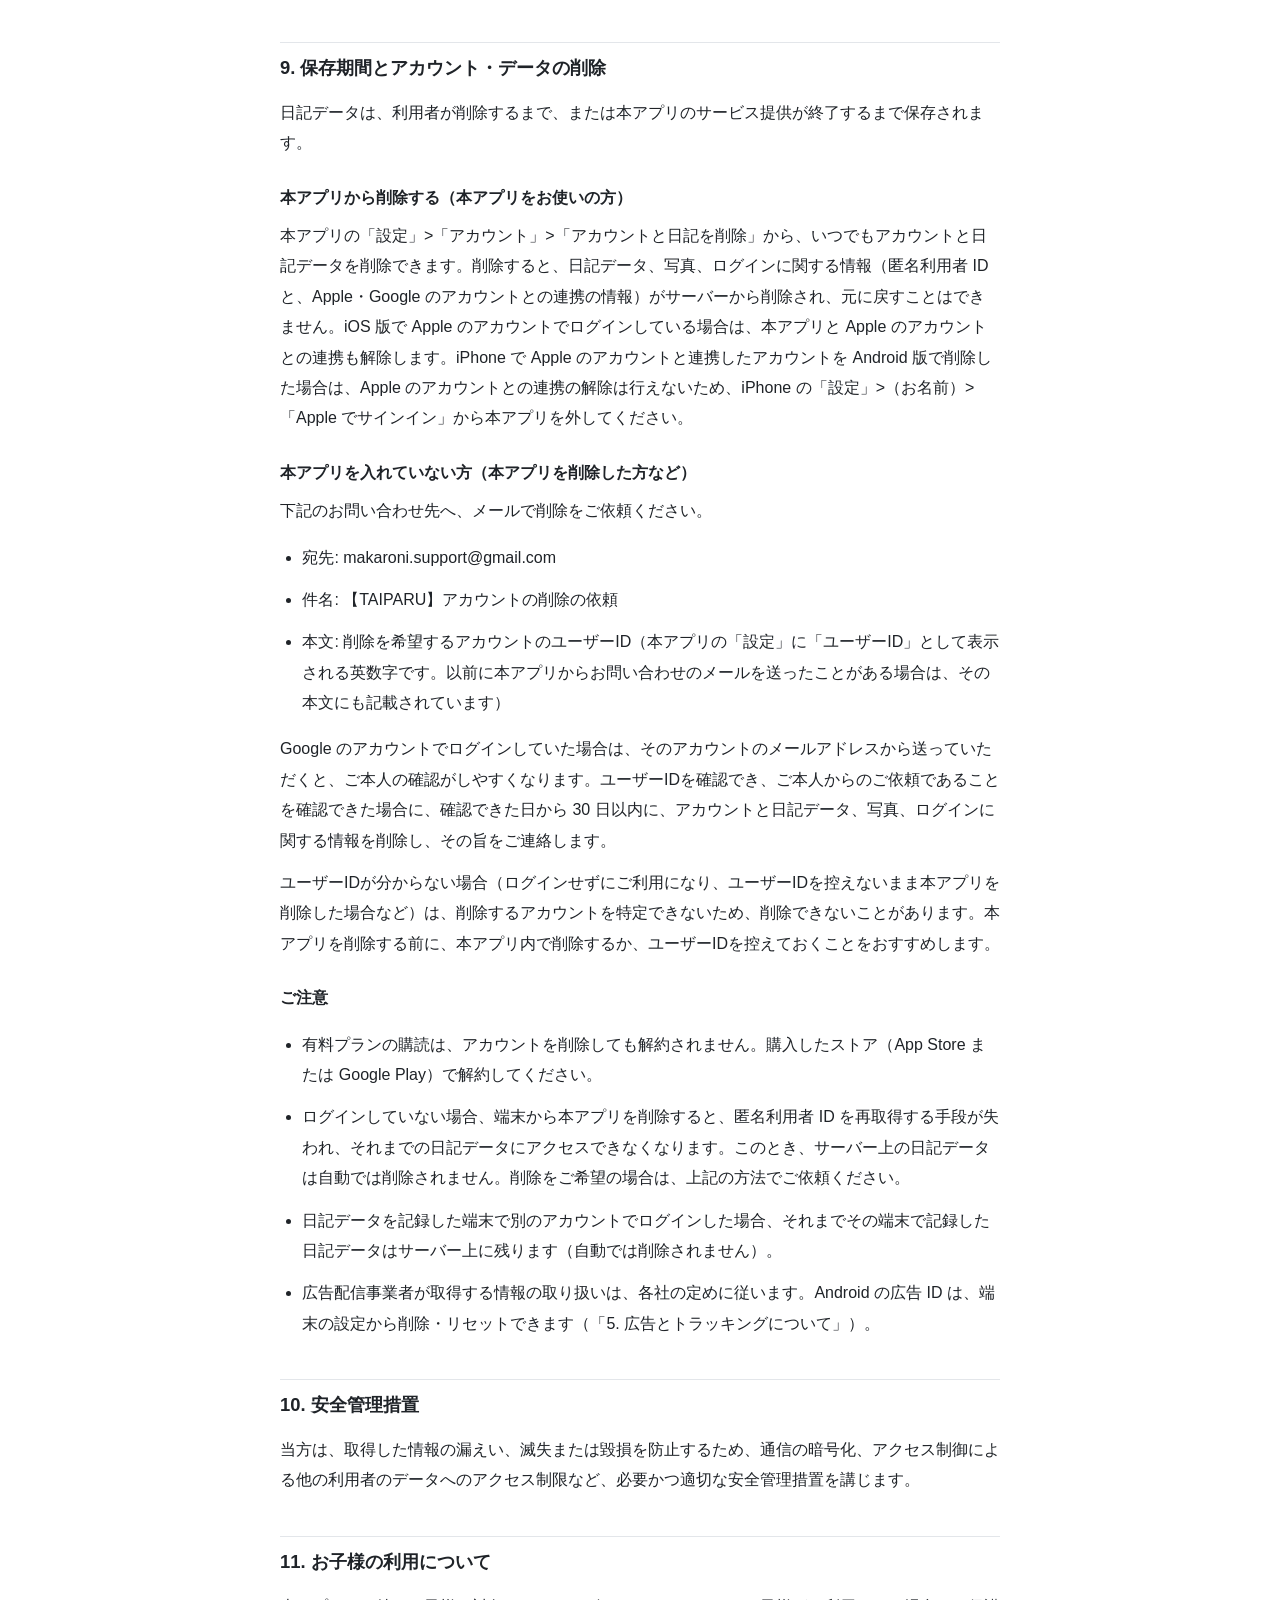
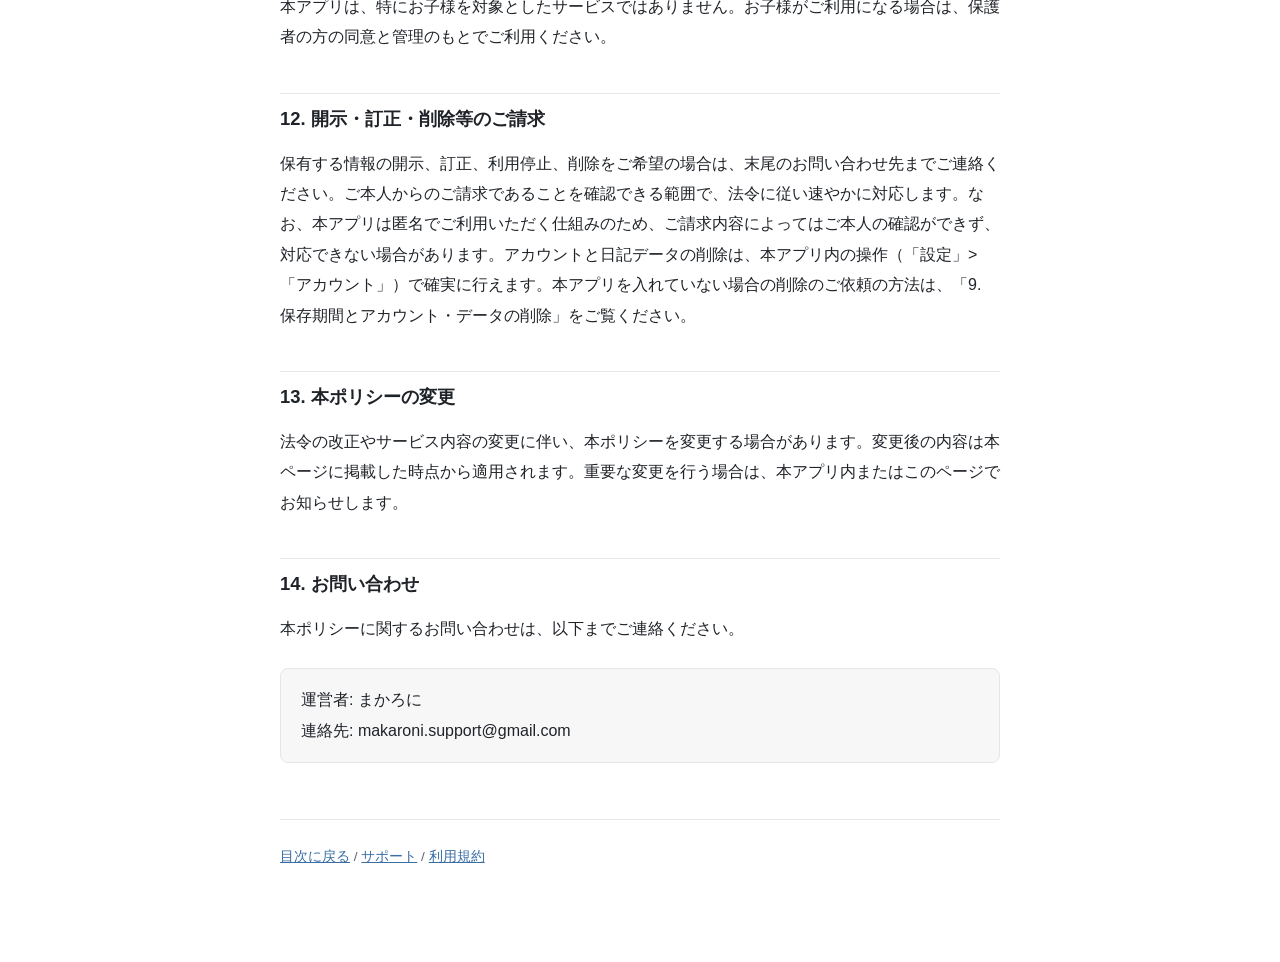
==== commit 696d6680: "プライバシーポリシーの削除の節でも、Android 版での削除で Apple の連携が残るのは、iPhone で Apple と連携したアカウントの場合であることを書く（案。利用規約・サポートと同じ書" ====
--- a/privacy-policy.html
+++ b/privacy-policy.html
@@ -193,7 +193,7 @@
 
   <h3>本アプリから削除する（本アプリをお使いの方）</h3>
   <p>
-    本アプリの「設定」&gt;「アカウント」&gt;「アカウントと日記を削除」から、いつでもアカウントと日記データを削除できます。削除すると、日記データ、写真、ログインに関する情報（匿名利用者 ID と、Apple・Google のアカウントとの連携の情報）がサーバーから削除され、元に戻すことはできません。iOS 版で Apple のアカウントでログインしている場合は、本アプリと Apple のアカウントとの連携も解除します。Android 版で削除した場合は、Apple のアカウントとの連携の解除は行えないため、iPhone の「設定」&gt;（お名前）&gt;「Apple でサインイン」から本アプリを外してください。
+    本アプリの「設定」&gt;「アカウント」&gt;「アカウントと日記を削除」から、いつでもアカウントと日記データを削除できます。削除すると、日記データ、写真、ログインに関する情報（匿名利用者 ID と、Apple・Google のアカウントとの連携の情報）がサーバーから削除され、元に戻すことはできません。iOS 版で Apple のアカウントでログインしている場合は、本アプリと Apple のアカウントとの連携も解除します。iPhone で Apple のアカウントと連携したアカウントを Android 版で削除した場合は、Apple のアカウントとの連携の解除は行えないため、iPhone の「設定」&gt;（お名前）&gt;「Apple でサインイン」から本アプリを外してください。
   </p>
 
   <h3>本アプリを入れていない方（本アプリを削除した方など）</h3>
